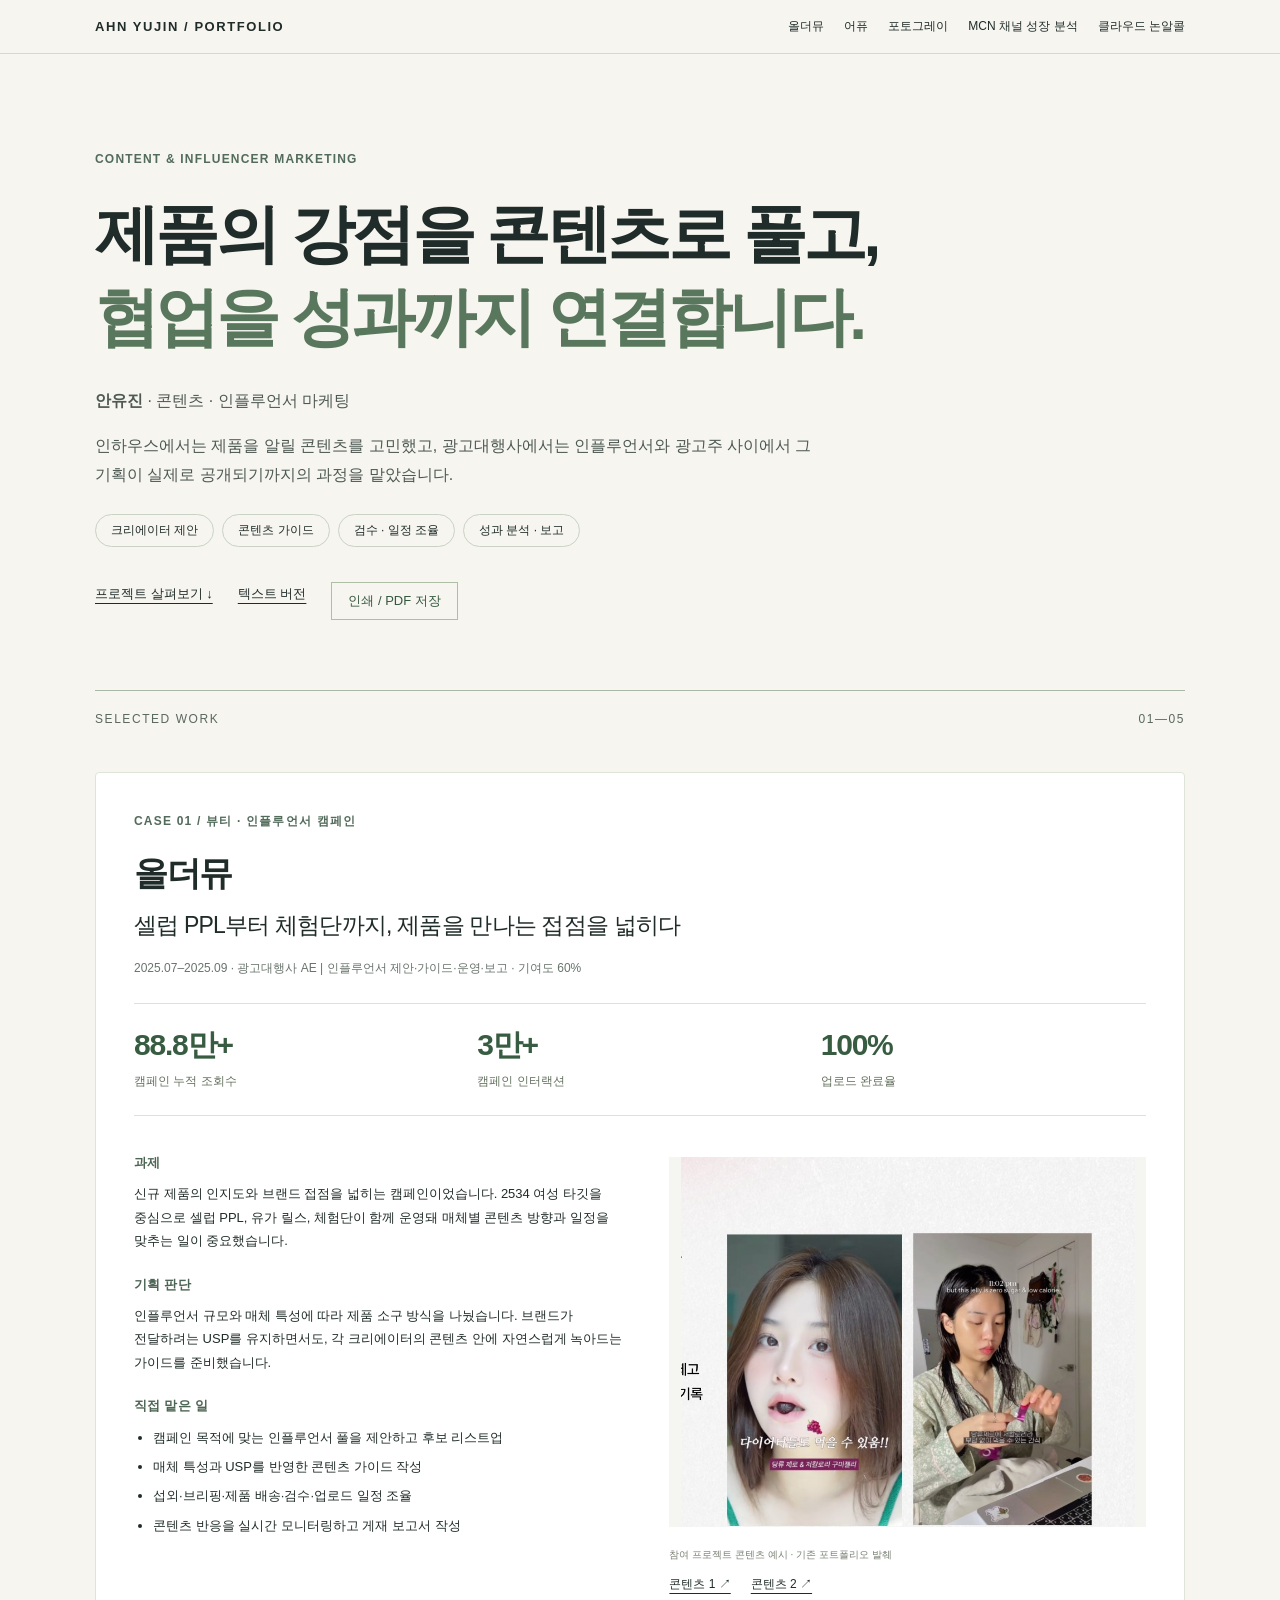
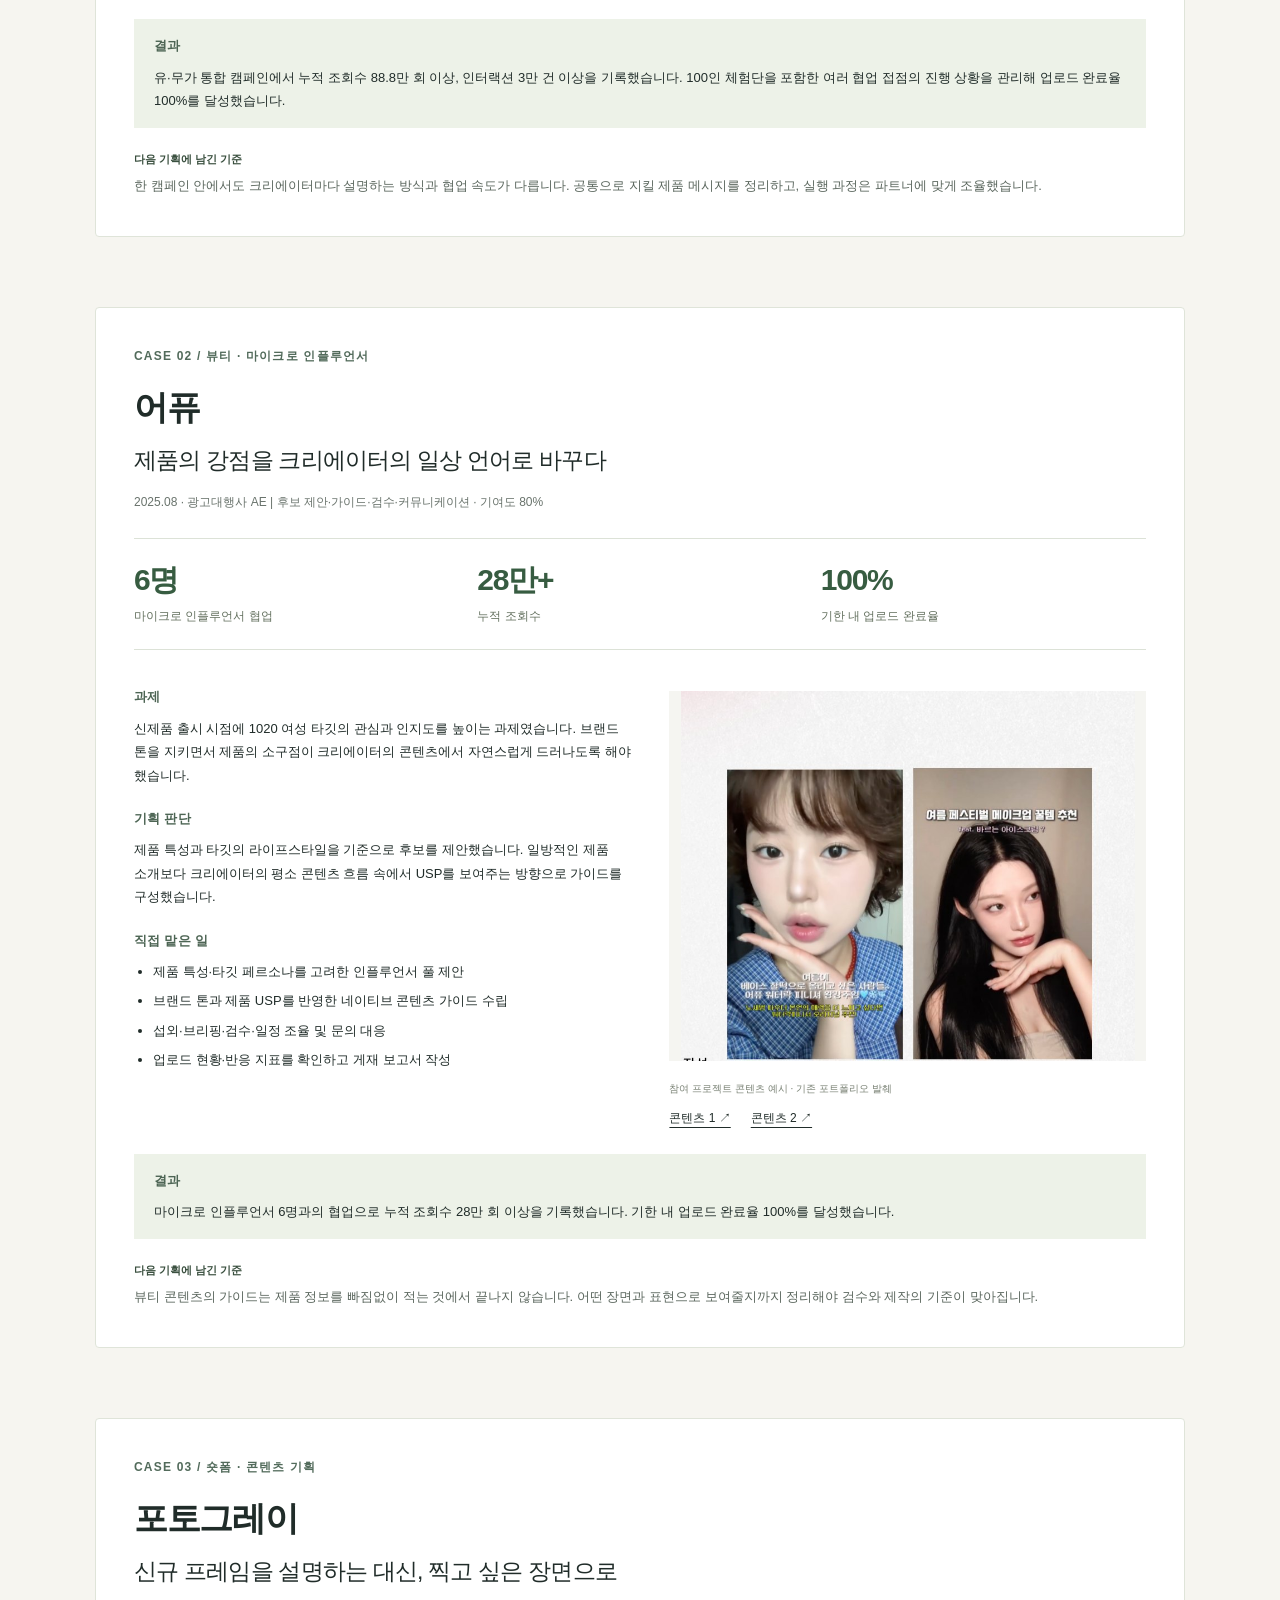
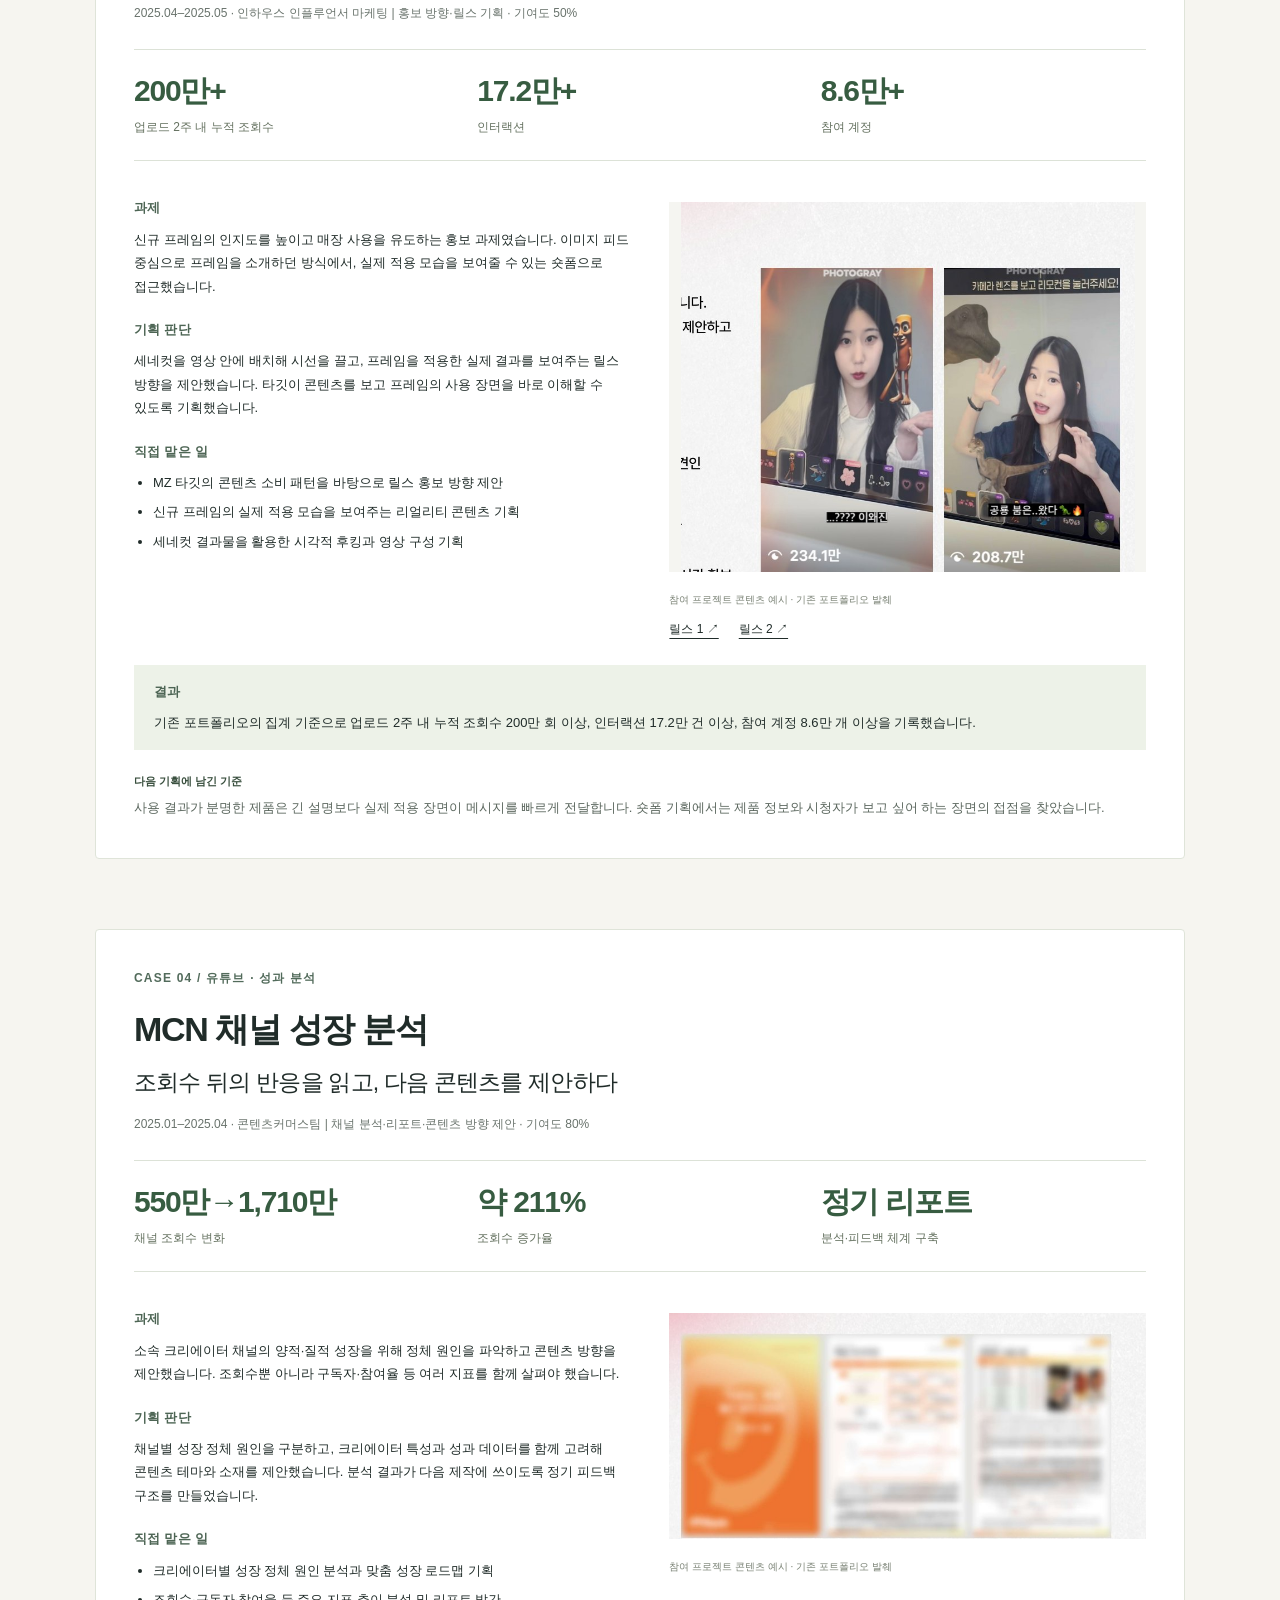
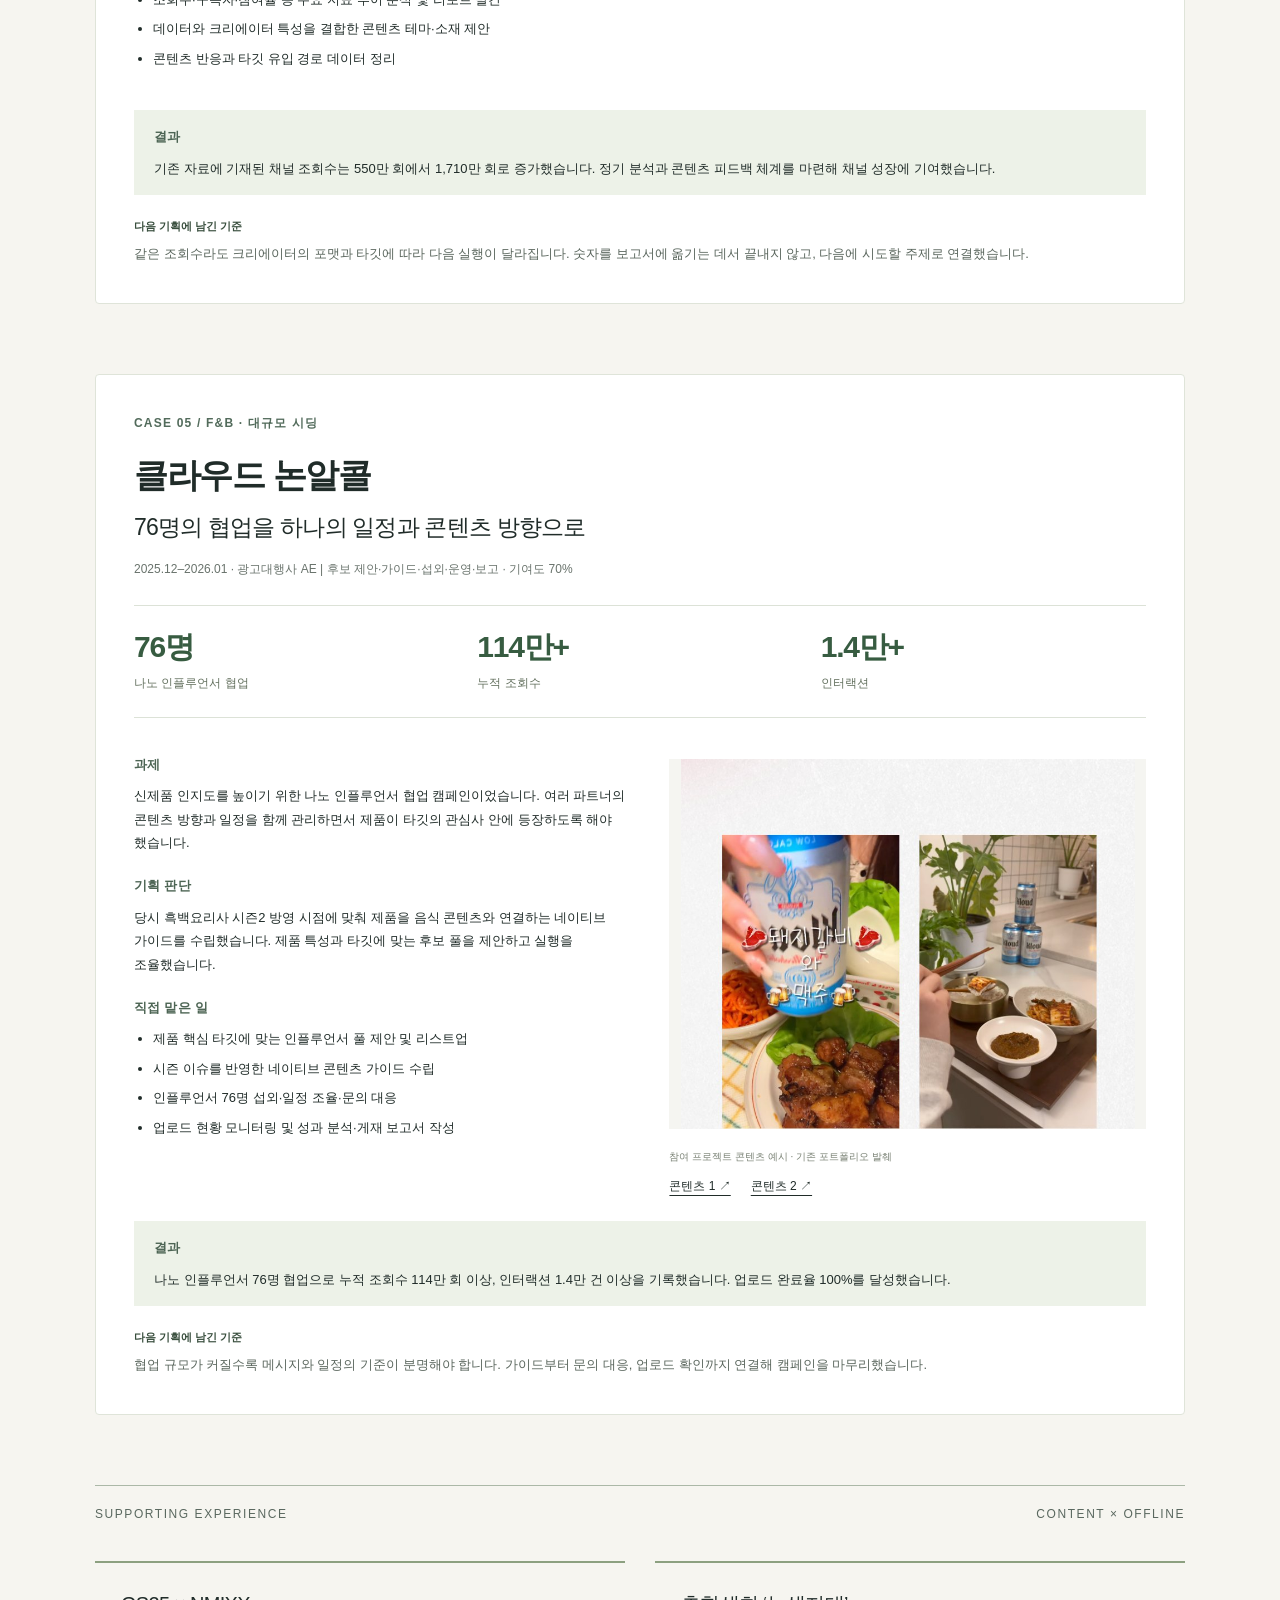
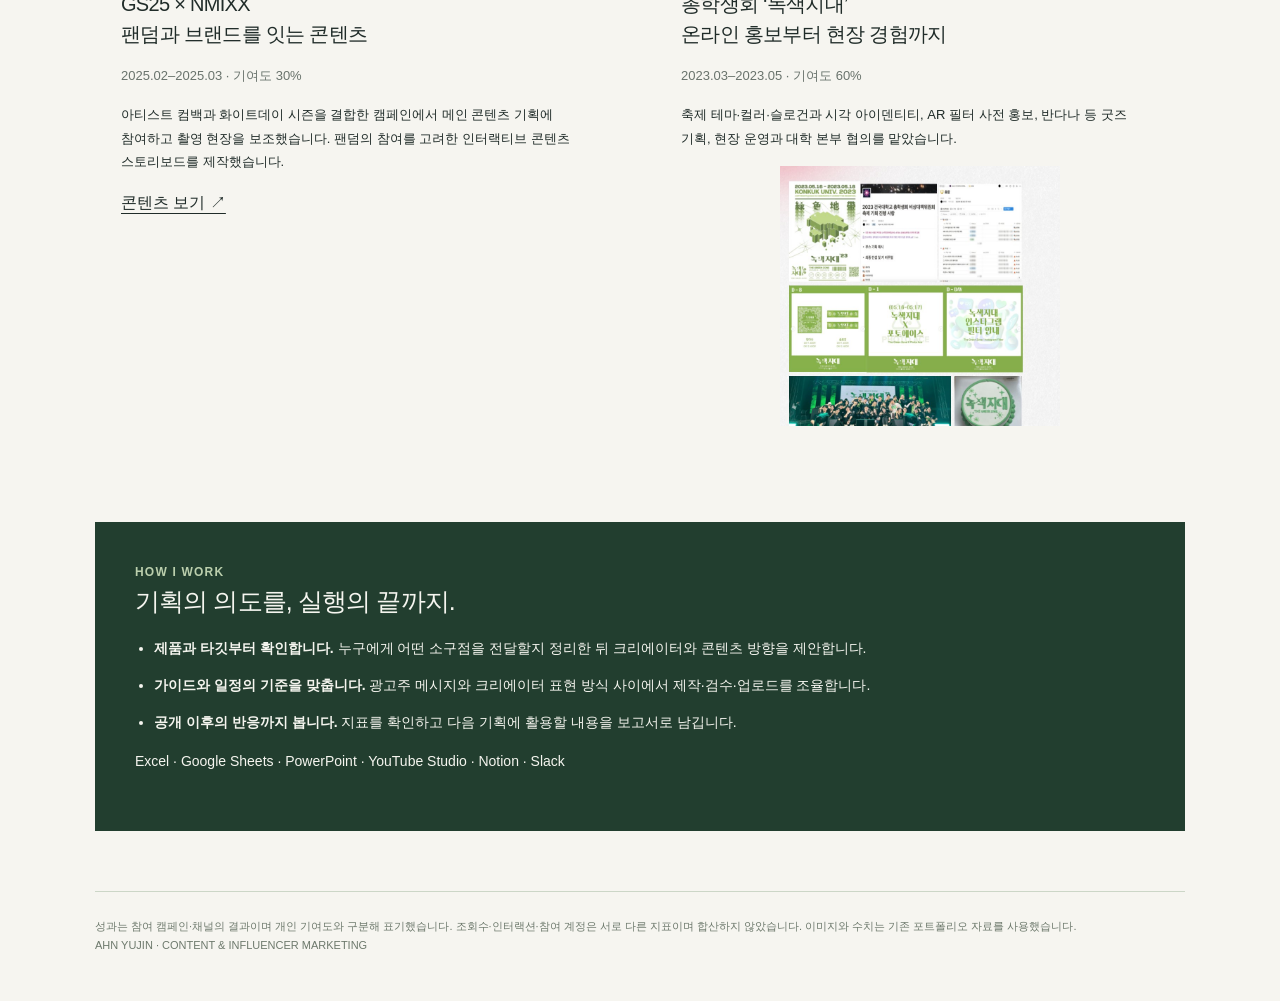
==== public/influencer/portfolio.html @ 954adb70 "Add influencer portfolio documents and project evidence; preserve existing P.CALM files" ====
<!doctype html><html lang="ko"><head><meta charset="utf-8"><meta name="viewport" content="width=device-width,initial-scale=1"><title>안유진 | 콘텐츠 · 인플루언서 마케팅 포트폴리오</title><meta name="description" content="뷰티 인플루언서 캠페인, 숏폼 기획, MCN 분석과 대규모 시딩 운영 경험을 담은 안유진의 포트폴리오"><style>*{box-sizing:border-box}html{scroll-behavior:smooth;scroll-padding-top:80px}body{margin:0;background:#f6f5f0;color:#202c29;font-family:"Noto Sans KR","Apple SD Gothic Neo","Malgun Gothic",sans-serif;line-height:1.8;word-break:keep-all}a{color:inherit;text-underline-offset:5px}header{position:sticky;top:0;background:#f6f5f0f2;border-bottom:1px solid #d5d9d0;z-index:2;backdrop-filter:blur(10px)}nav{max-width:1150px;margin:auto;display:flex;align-items:center;justify-content:space-between;padding:15px 30px;gap:20px}nav strong{font-size:13px;letter-spacing:.12em}nav .menu{display:flex;gap:20px;font-size:12px}nav a{text-decoration:none}main{max-width:1150px;padding:0 30px;margin:auto}.hero{padding:95px 0 70px;max-width:880px}.eyebrow{color:#526b5b;font-size:12px;font-weight:700;letter-spacing:.1em}h1{font-size:clamp(36px,5vw,64px);line-height:1.3;letter-spacing:-.055em;margin:22px 0 28px;font-weight:700}h1 em{font-style:normal;color:#59775c}h2{font-size:34px;letter-spacing:-.04em;margin:10px 0 4px}h3{font-size:23px;line-height:1.5;font-weight:500;margin:0 0 15px;letter-spacing:-.035em}h4{font-size:13px;letter-spacing:.02em;margin:20px 0 8px;color:#4d6554}p{font-size:14px;margin:0 0 16px}.hero p{font-size:16px;max-width:720px;color:#4d5952}.pills{display:flex;gap:8px;flex-wrap:wrap;margin-top:24px}.pills span{font-size:12px;border:1px solid #c9d2c4;border-radius:30px;padding:5px 15px}.quick{display:flex;gap:25px;margin-top:35px;font-size:13px}.sectionlabel{display:flex;justify-content:space-between;border-top:1px solid #abb8a7;padding:18px 0 0;font-size:12px;color:#5a685f;letter-spacing:.13em}article{margin:42px 0 70px;padding:38px;background:white;border:1px solid #dfe4d9;border-radius:4px;scroll-margin-top:10px}.meta{color:#69736c;font-size:12px}.metrics{display:grid;grid-template-columns:repeat(3,1fr);border-top:1px solid #dce2d7;border-bottom:1px solid #dce2d7;margin:24px 0 15px;padding:20px 0;gap:18px}.metrics b{display:block;font-size:30px;line-height:1.4;color:#375c41;letter-spacing:-.04em}.metrics span{font-size:12px;color:#64715f}.casegrid{display:grid;grid-template-columns:1.05fr 1fr;gap:35px}.casegrid p,.casegrid li{font-size:13px}.casegrid ul{padding-left:19px;margin-top:0}.casegrid li{margin:6px 0}figure{margin:26px 0 0;align-self:start}figure img{width:100%;height:auto;max-height:370px;object-fit:contain;background:#f5f5f1}figcaption{font-size:10px;color:#788073;margin-top:9px}.links{display:flex;gap:20px;margin-top:10px;font-size:12px}.result{padding:15px 20px;background:#edf2e8;margin-top:24px}.result h4{margin-top:0}.result p{font-size:13px;margin-bottom:0}.takeaway{font-size:13px;color:#5b675e;margin:22px 0 0}.takeaway strong{display:block;color:#384e3d;font-size:11px;margin-bottom:5px}.support{display:grid;grid-template-columns:1fr 1fr;gap:30px;margin:35px 0 60px}.support section{padding:26px;border-top:2px solid #8ca080}.support h3{font-size:20px}.support p{font-size:13px}.support img{width:100%;max-height:260px;object-fit:contain}.workstyle{background:#223e2f;color:#f5f5ef;padding:40px;margin-bottom:60px}.workstyle h3{font-size:25px}.workstyle p{font-size:14px}.workstyle ul{padding-left:19px;font-size:14px}.workstyle li{margin:12px 0}footer{border-top:1px solid #ccd6c7;padding:25px 0 45px;color:#6d796c;font-size:11px}button{font:inherit;background:none;border:1px solid #afbea6;padding:6px 16px;cursor:pointer;color:#35583d}@media(max-width:720px){main{padding:0 20px}nav{padding:12px 20px}.menu{display:none!important}.hero{padding:60px 0 45px}article{padding:24px 20px;margin:25px 0 35px}h2{font-size:28px}h3{font-size:20px}.metrics{gap:10px}.metrics b{font-size:23px}.metrics span{font-size:10px}.casegrid,.support{grid-template-columns:1fr;gap:10px}figure{margin-top:10px}.workstyle{padding:25px}.quick{gap:15px;flex-wrap:wrap}}@media print{header,.quick,.links{display:none}.hero{padding:40px 0}body{background:white}main{max-width:none;padding:0}article{break-before:page;border:0;margin:0;padding:20px 0;break-inside:avoid}.casegrid{grid-template-columns:1.05fr 1fr}h1{font-size:46px}.support,.workstyle{break-before:page}footer{font-size:10px}a{text-decoration:none}}</style></head><body><header><nav><strong>AHN YUJIN / PORTFOLIO</strong><div class="menu"><a href="#allthemu">올더뮤</a><a href="#apieu">어퓨</a><a href="#photogray">포토그레이</a><a href="#mcn">MCN 채널 성장 분석</a><a href="#cloud">클라우드 논알콜</a></div></nav></header><main><section class="hero"><div class="eyebrow">CONTENT & INFLUENCER MARKETING</div><h1>제품의 강점을 콘텐츠로 풀고,<br><em>협업을 성과까지 연결합니다.</em></h1><p><strong>안유진</strong> · 콘텐츠 · 인플루언서 마케팅</p><p>인하우스에서는 제품을 알릴 콘텐츠를 고민했고, 광고대행사에서는 인플루언서와 광고주 사이에서 그 기획이 실제로 공개되기까지의 과정을 맡았습니다.</p><div class="pills"><span>크리에이터 제안</span><span>콘텐츠 가이드</span><span>검수 · 일정 조율</span><span>성과 분석 · 보고</span></div><div class="quick"><a href="#allthemu">프로젝트 살펴보기 ↓</a><a href="portfolio.md">텍스트 버전</a><button onclick="window.print()">인쇄 / PDF 저장</button></div></section><div class="sectionlabel"><span>SELECTED WORK</span><span>01—05</span></div><article id="allthemu"><div class="eyebrow">CASE 01 / 뷰티 · 인플루언서 캠페인</div><h2>올더뮤</h2><h3>셀럽 PPL부터 체험단까지, 제품을 만나는 접점을 넓히다</h3><p class="meta">2025.07–2025.09 · 광고대행사 AE | 인플루언서 제안·가이드·운영·보고 · 기여도 60%</p><div class="metrics"><div><b>88.8만+</b><span>캠페인 누적 조회수</span></div><div><b>3만+</b><span>캠페인 인터랙션</span></div><div><b>100%</b><span>업로드 완료율</span></div></div><div class="casegrid"><div><h4>과제</h4><p>신규 제품의 인지도와 브랜드 접점을 넓히는 캠페인이었습니다. 2534 여성 타깃을 중심으로 셀럽 PPL, 유가 릴스, 체험단이 함께 운영돼 매체별 콘텐츠 방향과 일정을 맞추는 일이 중요했습니다.</p><h4>기획 판단</h4><p>인플루언서 규모와 매체 특성에 따라 제품 소구 방식을 나눴습니다. 브랜드가 전달하려는 USP를 유지하면서도, 각 크리에이터의 콘텐츠 안에 자연스럽게 녹아드는 가이드를 준비했습니다.</p><h4>직접 맡은 일</h4><ul><li>캠페인 목적에 맞는 인플루언서 풀을 제안하고 후보 리스트업</li><li>매체 특성과 USP를 반영한 콘텐츠 가이드 작성</li><li>섭외·브리핑·제품 배송·검수·업로드 일정 조율</li><li>콘텐츠 반응을 실시간 모니터링하고 게재 보고서 작성</li></ul></div><figure><img src="assets/allthemu.jpg" alt="올더뮤 기존 포트폴리오의 콘텐츠 예시" loading="lazy"><figcaption>참여 프로젝트 콘텐츠 예시 · 기존 포트폴리오 발췌</figcaption><div class="links"><a href="https://www.instagram.com/p/DNnR8SSJaKD/" target="_blank" rel="noopener noreferrer">콘텐츠 1 ↗</a><a href="https://www.instagram.com/reel/DNsfsmjZra-/" target="_blank" rel="noopener noreferrer">콘텐츠 2 ↗</a></div></figure></div><div class="result"><h4>결과</h4><p>유·무가 통합 캠페인에서 누적 조회수 88.8만 회 이상, 인터랙션 3만 건 이상을 기록했습니다. 100인 체험단을 포함한 여러 협업 접점의 진행 상황을 관리해 업로드 완료율 100%를 달성했습니다.</p></div><p class="takeaway"><strong>다음 기획에 남긴 기준</strong>한 캠페인 안에서도 크리에이터마다 설명하는 방식과 협업 속도가 다릅니다. 공통으로 지킬 제품 메시지를 정리하고, 실행 과정은 파트너에 맞게 조율했습니다.</p></article><article id="apieu"><div class="eyebrow">CASE 02 / 뷰티 · 마이크로 인플루언서</div><h2>어퓨</h2><h3>제품의 강점을 크리에이터의 일상 언어로 바꾸다</h3><p class="meta">2025.08 · 광고대행사 AE | 후보 제안·가이드·검수·커뮤니케이션 · 기여도 80%</p><div class="metrics"><div><b>6명</b><span>마이크로 인플루언서 협업</span></div><div><b>28만+</b><span>누적 조회수</span></div><div><b>100%</b><span>기한 내 업로드 완료율</span></div></div><div class="casegrid"><div><h4>과제</h4><p>신제품 출시 시점에 1020 여성 타깃의 관심과 인지도를 높이는 과제였습니다. 브랜드 톤을 지키면서 제품의 소구점이 크리에이터의 콘텐츠에서 자연스럽게 드러나도록 해야 했습니다.</p><h4>기획 판단</h4><p>제품 특성과 타깃의 라이프스타일을 기준으로 후보를 제안했습니다. 일방적인 제품 소개보다 크리에이터의 평소 콘텐츠 흐름 속에서 USP를 보여주는 방향으로 가이드를 구성했습니다.</p><h4>직접 맡은 일</h4><ul><li>제품 특성·타깃 페르소나를 고려한 인플루언서 풀 제안</li><li>브랜드 톤과 제품 USP를 반영한 네이티브 콘텐츠 가이드 수립</li><li>섭외·브리핑·검수·일정 조율 및 문의 대응</li><li>업로드 현황·반응 지표를 확인하고 게재 보고서 작성</li></ul></div><figure><img src="assets/apieu.jpg" alt="어퓨 기존 포트폴리오의 콘텐츠 예시" loading="lazy"><figcaption>참여 프로젝트 콘텐츠 예시 · 기존 포트폴리오 발췌</figcaption><div class="links"><a href="https://www.instagram.com/p/DNarUnRvHpv/" target="_blank" rel="noopener noreferrer">콘텐츠 1 ↗</a><a href="https://www.instagram.com/reel/DNVeMshzfoN/" target="_blank" rel="noopener noreferrer">콘텐츠 2 ↗</a></div></figure></div><div class="result"><h4>결과</h4><p>마이크로 인플루언서 6명과의 협업으로 누적 조회수 28만 회 이상을 기록했습니다. 기한 내 업로드 완료율 100%를 달성했습니다.</p></div><p class="takeaway"><strong>다음 기획에 남긴 기준</strong>뷰티 콘텐츠의 가이드는 제품 정보를 빠짐없이 적는 것에서 끝나지 않습니다. 어떤 장면과 표현으로 보여줄지까지 정리해야 검수와 제작의 기준이 맞아집니다.</p></article><article id="photogray"><div class="eyebrow">CASE 03 / 숏폼 · 콘텐츠 기획</div><h2>포토그레이</h2><h3>신규 프레임을 설명하는 대신, 찍고 싶은 장면으로</h3><p class="meta">2025.04–2025.05 · 인하우스 인플루언서 마케팅 | 홍보 방향·릴스 기획 · 기여도 50%</p><div class="metrics"><div><b>200만+</b><span>업로드 2주 내 누적 조회수</span></div><div><b>17.2만+</b><span>인터랙션</span></div><div><b>8.6만+</b><span>참여 계정</span></div></div><div class="casegrid"><div><h4>과제</h4><p>신규 프레임의 인지도를 높이고 매장 사용을 유도하는 홍보 과제였습니다. 이미지 피드 중심으로 프레임을 소개하던 방식에서, 실제 적용 모습을 보여줄 수 있는 숏폼으로 접근했습니다.</p><h4>기획 판단</h4><p>세네컷을 영상 안에 배치해 시선을 끌고, 프레임을 적용한 실제 결과를 보여주는 릴스 방향을 제안했습니다. 타깃이 콘텐츠를 보고 프레임의 사용 장면을 바로 이해할 수 있도록 기획했습니다.</p><h4>직접 맡은 일</h4><ul><li>MZ 타깃의 콘텐츠 소비 패턴을 바탕으로 릴스 홍보 방향 제안</li><li>신규 프레임의 실제 적용 모습을 보여주는 리얼리티 콘텐츠 기획</li><li>세네컷 결과물을 활용한 시각적 후킹과 영상 구성 기획</li></ul></div><figure><img src="assets/photogray.jpg" alt="포토그레이 기존 포트폴리오의 콘텐츠 예시" loading="lazy"><figcaption>참여 프로젝트 콘텐츠 예시 · 기존 포트폴리오 발췌</figcaption><div class="links"><a href="https://www.instagram.com/reel/DI3X_psyEa1/" target="_blank" rel="noopener noreferrer">릴스 1 ↗</a><a href="https://www.instagram.com/reel/DJn_NwiSLoM/" target="_blank" rel="noopener noreferrer">릴스 2 ↗</a></div></figure></div><div class="result"><h4>결과</h4><p>기존 포트폴리오의 집계 기준으로 업로드 2주 내 누적 조회수 200만 회 이상, 인터랙션 17.2만 건 이상, 참여 계정 8.6만 개 이상을 기록했습니다.</p></div><p class="takeaway"><strong>다음 기획에 남긴 기준</strong>사용 결과가 분명한 제품은 긴 설명보다 실제 적용 장면이 메시지를 빠르게 전달합니다. 숏폼 기획에서는 제품 정보와 시청자가 보고 싶어 하는 장면의 접점을 찾았습니다.</p></article><article id="mcn"><div class="eyebrow">CASE 04 / 유튜브 · 성과 분석</div><h2>MCN 채널 성장 분석</h2><h3>조회수 뒤의 반응을 읽고, 다음 콘텐츠를 제안하다</h3><p class="meta">2025.01–2025.04 · 콘텐츠커머스팀 | 채널 분석·리포트·콘텐츠 방향 제안 · 기여도 80%</p><div class="metrics"><div><b>550만→1,710만</b><span>채널 조회수 변화</span></div><div><b>약 211%</b><span>조회수 증가율</span></div><div><b>정기 리포트</b><span>분석·피드백 체계 구축</span></div></div><div class="casegrid"><div><h4>과제</h4><p>소속 크리에이터 채널의 양적·질적 성장을 위해 정체 원인을 파악하고 콘텐츠 방향을 제안했습니다. 조회수뿐 아니라 구독자·참여율 등 여러 지표를 함께 살펴야 했습니다.</p><h4>기획 판단</h4><p>채널별 성장 정체 원인을 구분하고, 크리에이터 특성과 성과 데이터를 함께 고려해 콘텐츠 테마와 소재를 제안했습니다. 분석 결과가 다음 제작에 쓰이도록 정기 피드백 구조를 만들었습니다.</p><h4>직접 맡은 일</h4><ul><li>크리에이터별 성장 정체 원인 분석과 맞춤 성장 로드맵 기획</li><li>조회수·구독자·참여율 등 주요 지표 추이 분석 및 리포트 발간</li><li>데이터와 크리에이터 특성을 결합한 콘텐츠 테마·소재 제안</li><li>콘텐츠 반응과 타깃 유입 경로 데이터 정리</li></ul></div><figure><img src="assets/mcn.jpg" alt="MCN 채널 성장 분석 기존 포트폴리오의 콘텐츠 예시" loading="lazy"><figcaption>참여 프로젝트 콘텐츠 예시 · 기존 포트폴리오 발췌</figcaption><div class="links"></div></figure></div><div class="result"><h4>결과</h4><p>기존 자료에 기재된 채널 조회수는 550만 회에서 1,710만 회로 증가했습니다. 정기 분석과 콘텐츠 피드백 체계를 마련해 채널 성장에 기여했습니다.</p></div><p class="takeaway"><strong>다음 기획에 남긴 기준</strong>같은 조회수라도 크리에이터의 포맷과 타깃에 따라 다음 실행이 달라집니다. 숫자를 보고서에 옮기는 데서 끝내지 않고, 다음에 시도할 주제로 연결했습니다.</p></article><article id="cloud"><div class="eyebrow">CASE 05 / F&amp;B · 대규모 시딩</div><h2>클라우드 논알콜</h2><h3>76명의 협업을 하나의 일정과 콘텐츠 방향으로</h3><p class="meta">2025.12–2026.01 · 광고대행사 AE | 후보 제안·가이드·섭외·운영·보고 · 기여도 70%</p><div class="metrics"><div><b>76명</b><span>나노 인플루언서 협업</span></div><div><b>114만+</b><span>누적 조회수</span></div><div><b>1.4만+</b><span>인터랙션</span></div></div><div class="casegrid"><div><h4>과제</h4><p>신제품 인지도를 높이기 위한 나노 인플루언서 협업 캠페인이었습니다. 여러 파트너의 콘텐츠 방향과 일정을 함께 관리하면서 제품이 타깃의 관심사 안에 등장하도록 해야 했습니다.</p><h4>기획 판단</h4><p>당시 흑백요리사 시즌2 방영 시점에 맞춰 제품을 음식 콘텐츠와 연결하는 네이티브 가이드를 수립했습니다. 제품 특성과 타깃에 맞는 후보 풀을 제안하고 실행을 조율했습니다.</p><h4>직접 맡은 일</h4><ul><li>제품 핵심 타깃에 맞는 인플루언서 풀 제안 및 리스트업</li><li>시즌 이슈를 반영한 네이티브 콘텐츠 가이드 수립</li><li>인플루언서 76명 섭외·일정 조율·문의 대응</li><li>업로드 현황 모니터링 및 성과 분석·게재 보고서 작성</li></ul></div><figure><img src="assets/cloud.jpg" alt="클라우드 논알콜 기존 포트폴리오의 콘텐츠 예시" loading="lazy"><figcaption>참여 프로젝트 콘텐츠 예시 · 기존 포트폴리오 발췌</figcaption><div class="links"><a href="https://www.instagram.com/p/DTqEhmwk3T1/" target="_blank" rel="noopener noreferrer">콘텐츠 1 ↗</a><a href="https://www.instagram.com/p/DTChdWeAUct/" target="_blank" rel="noopener noreferrer">콘텐츠 2 ↗</a></div></figure></div><div class="result"><h4>결과</h4><p>나노 인플루언서 76명 협업으로 누적 조회수 114만 회 이상, 인터랙션 1.4만 건 이상을 기록했습니다. 업로드 완료율 100%를 달성했습니다.</p></div><p class="takeaway"><strong>다음 기획에 남긴 기준</strong>협업 규모가 커질수록 메시지와 일정의 기준이 분명해야 합니다. 가이드부터 문의 대응, 업로드 확인까지 연결해 캠페인을 마무리했습니다.</p></article><div class="sectionlabel"><span>SUPPORTING EXPERIENCE</span><span>CONTENT × OFFLINE</span></div><div class="support"><section><h3>GS25 × NMIXX<br>팬덤과 브랜드를 잇는 콘텐츠</h3><p class="meta">2025.02–2025.03 · 기여도 30%</p><p>아티스트 컴백과 화이트데이 시즌을 결합한 캠페인에서 메인 콘텐츠 기획에 참여하고 촬영 현장을 보조했습니다. 팬덤의 참여를 고려한 인터랙티브 콘텐츠 스토리보드를 제작했습니다.</p><a href="https://www.instagram.com/reel/DGnFblPJbDF/">콘텐츠 보기 ↗</a></section><section><h3>총학생회 ‘녹색지대’<br>온라인 홍보부터 현장 경험까지</h3><p class="meta">2023.03–2023.05 · 기여도 60%</p><p>축제 테마·컬러·슬로건과 시각 아이덴티티, AR 필터 사전 홍보, 반다나 등 굿즈 기획, 현장 운영과 대학 본부 협의를 맡았습니다.</p><img src="assets/festival.jpg" alt="총학생회 녹색지대 홍보와 현장 자료" loading="lazy"></section></div><section class="workstyle"><div class="eyebrow" style="color:#bbcfad">HOW I WORK</div><h3>기획의 의도를, 실행의 끝까지.</h3><ul><li><strong>제품과 타깃부터 확인합니다.</strong> 누구에게 어떤 소구점을 전달할지 정리한 뒤 크리에이터와 콘텐츠 방향을 제안합니다.</li><li><strong>가이드와 일정의 기준을 맞춥니다.</strong> 광고주 메시지와 크리에이터 표현 방식 사이에서 제작·검수·업로드를 조율합니다.</li><li><strong>공개 이후의 반응까지 봅니다.</strong> 지표를 확인하고 다음 기획에 활용할 내용을 보고서로 남깁니다.</li></ul><p>Excel · Google Sheets · PowerPoint · YouTube Studio · Notion · Slack</p></section><footer>성과는 참여 캠페인·채널의 결과이며 개인 기여도와 구분해 표기했습니다. 조회수·인터랙션·참여 계정은 서로 다른 지표이며 합산하지 않았습니다. 이미지와 수치는 기존 포트폴리오 자료를 사용했습니다.<br>AHN YUJIN · CONTENT & INFLUENCER MARKETING</footer></main></body></html>
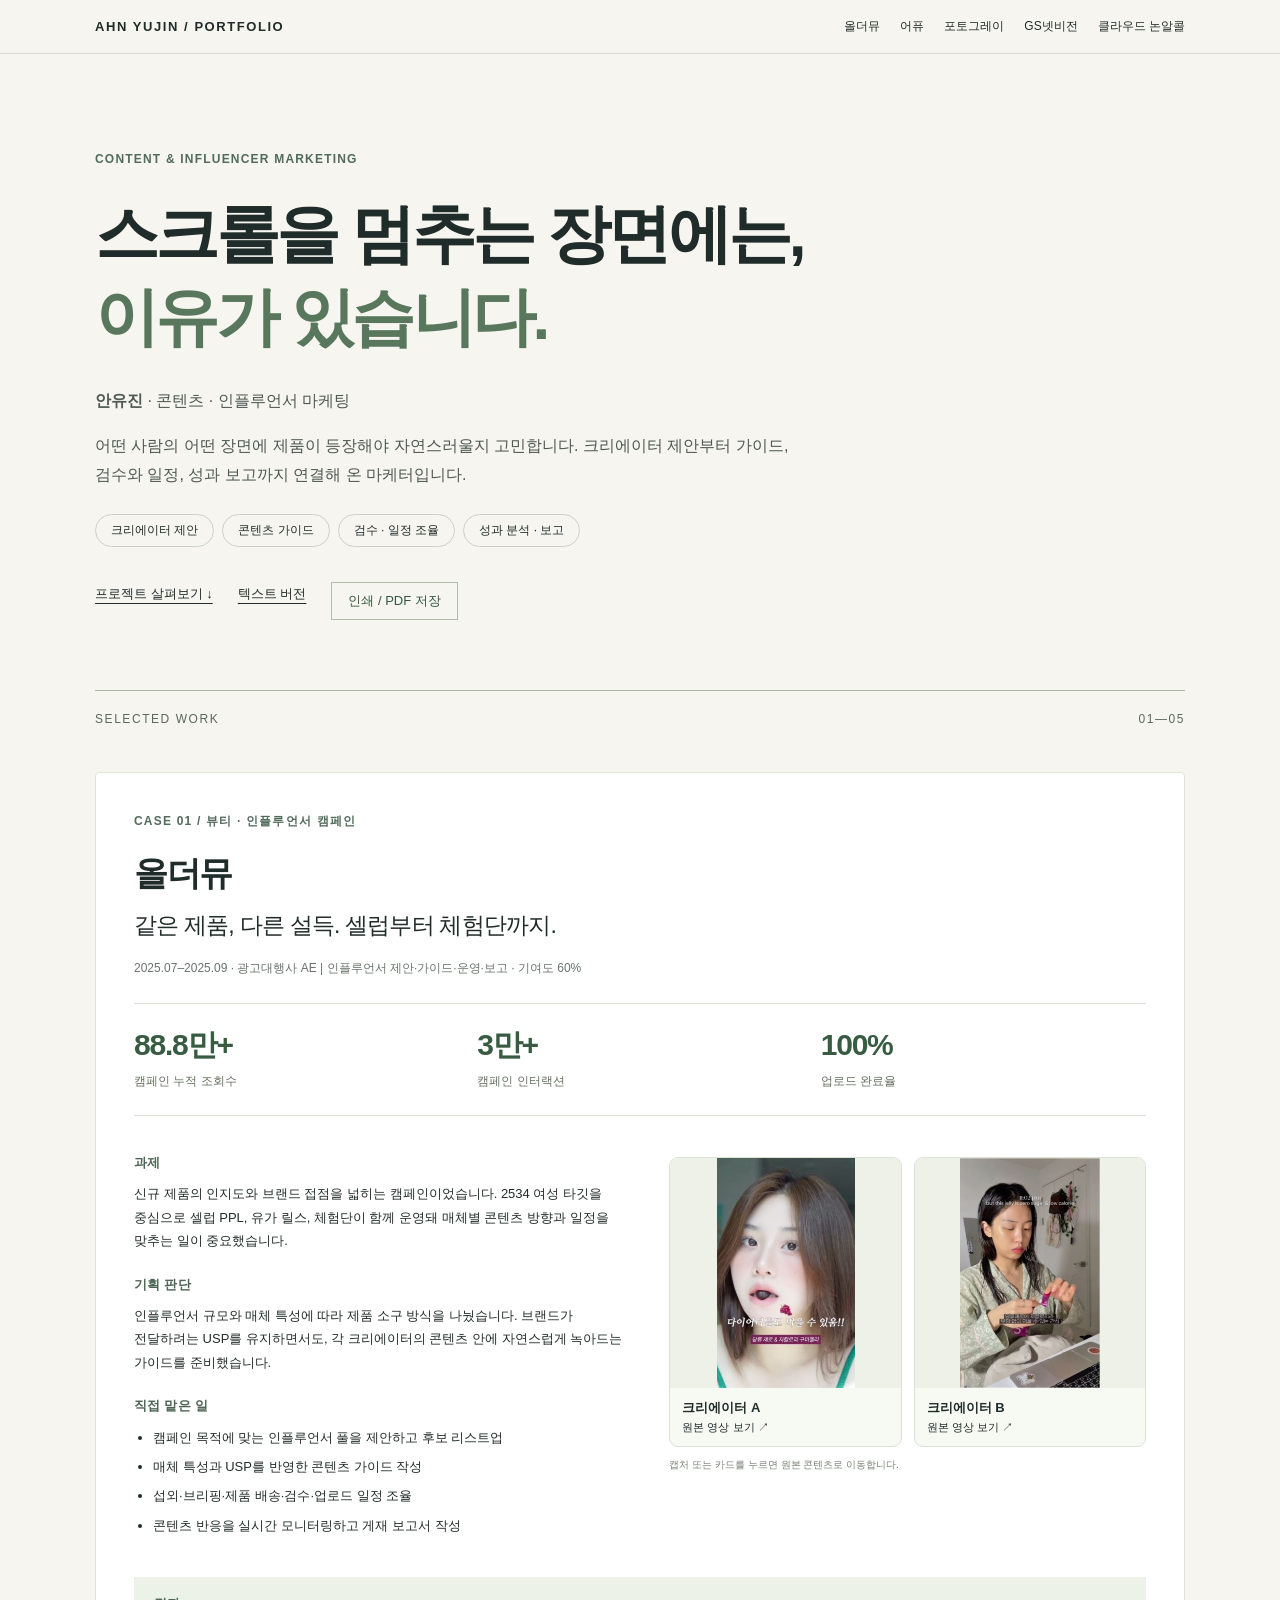
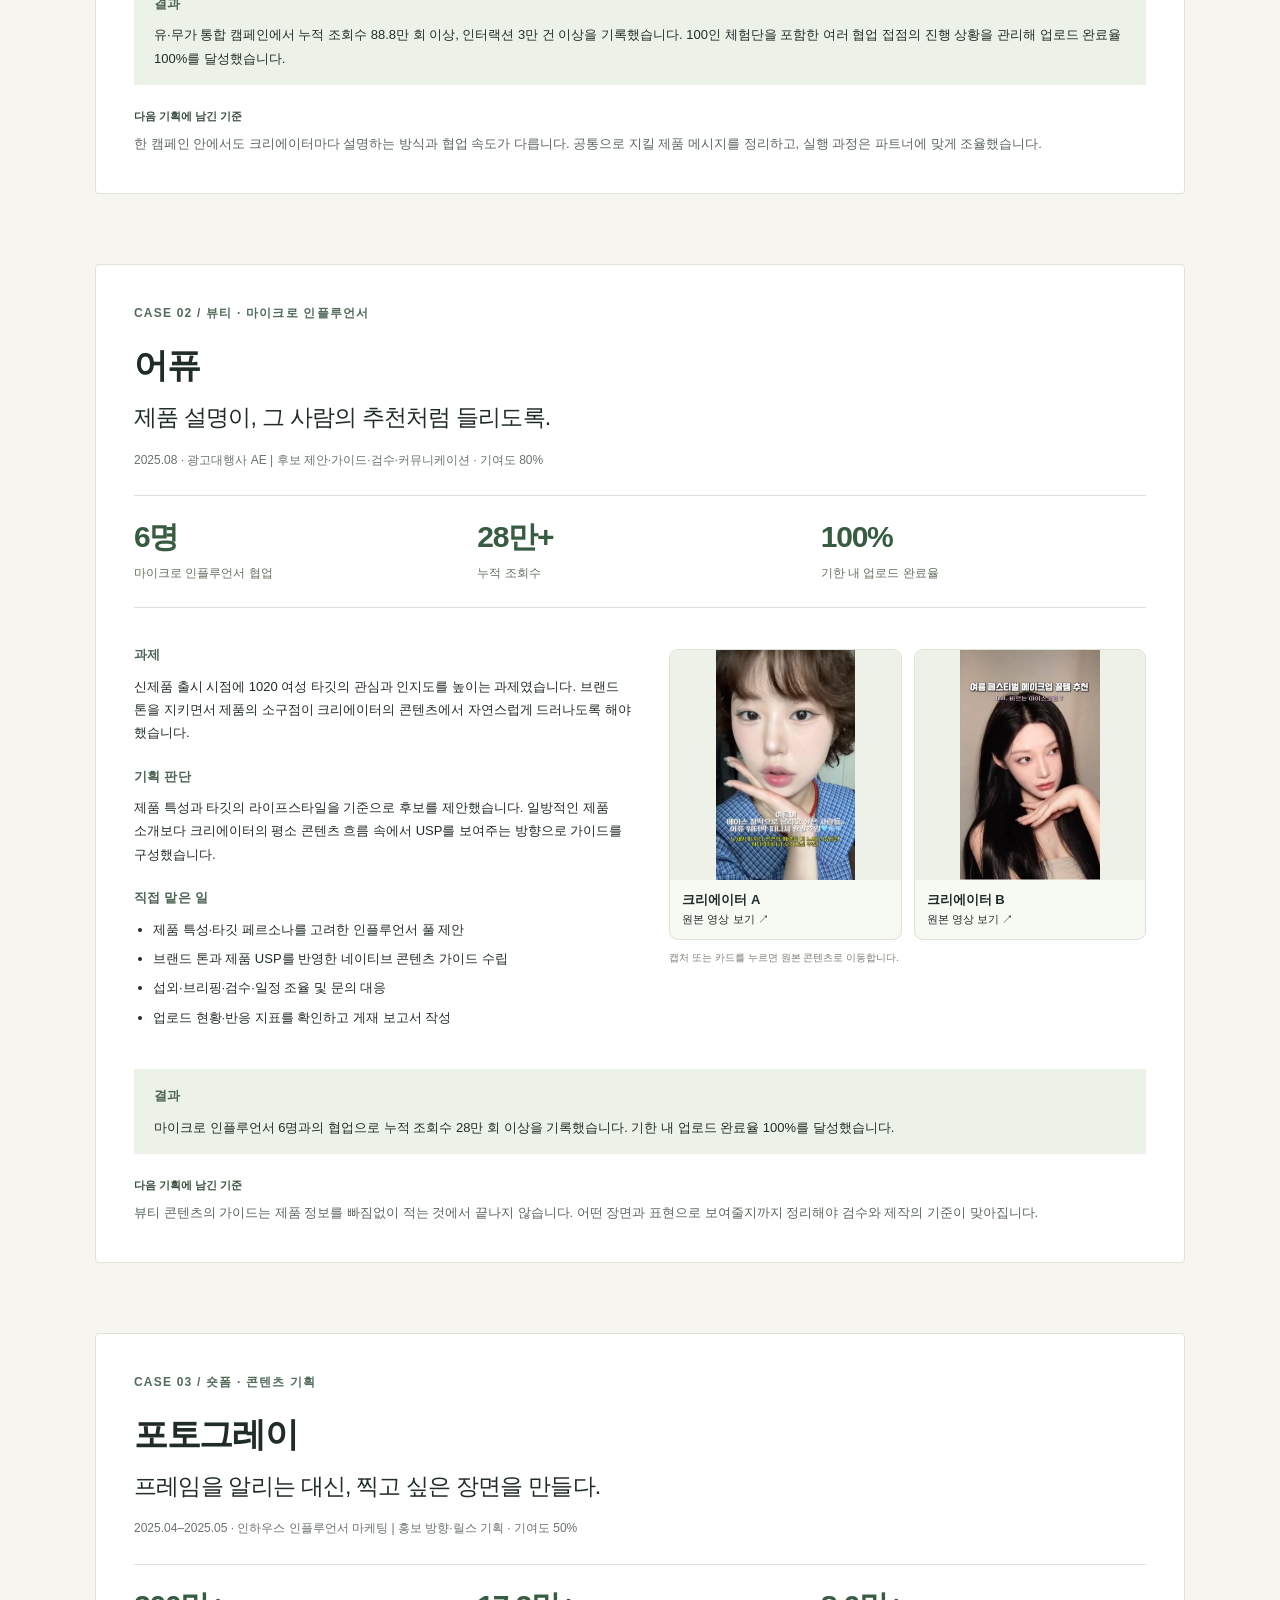
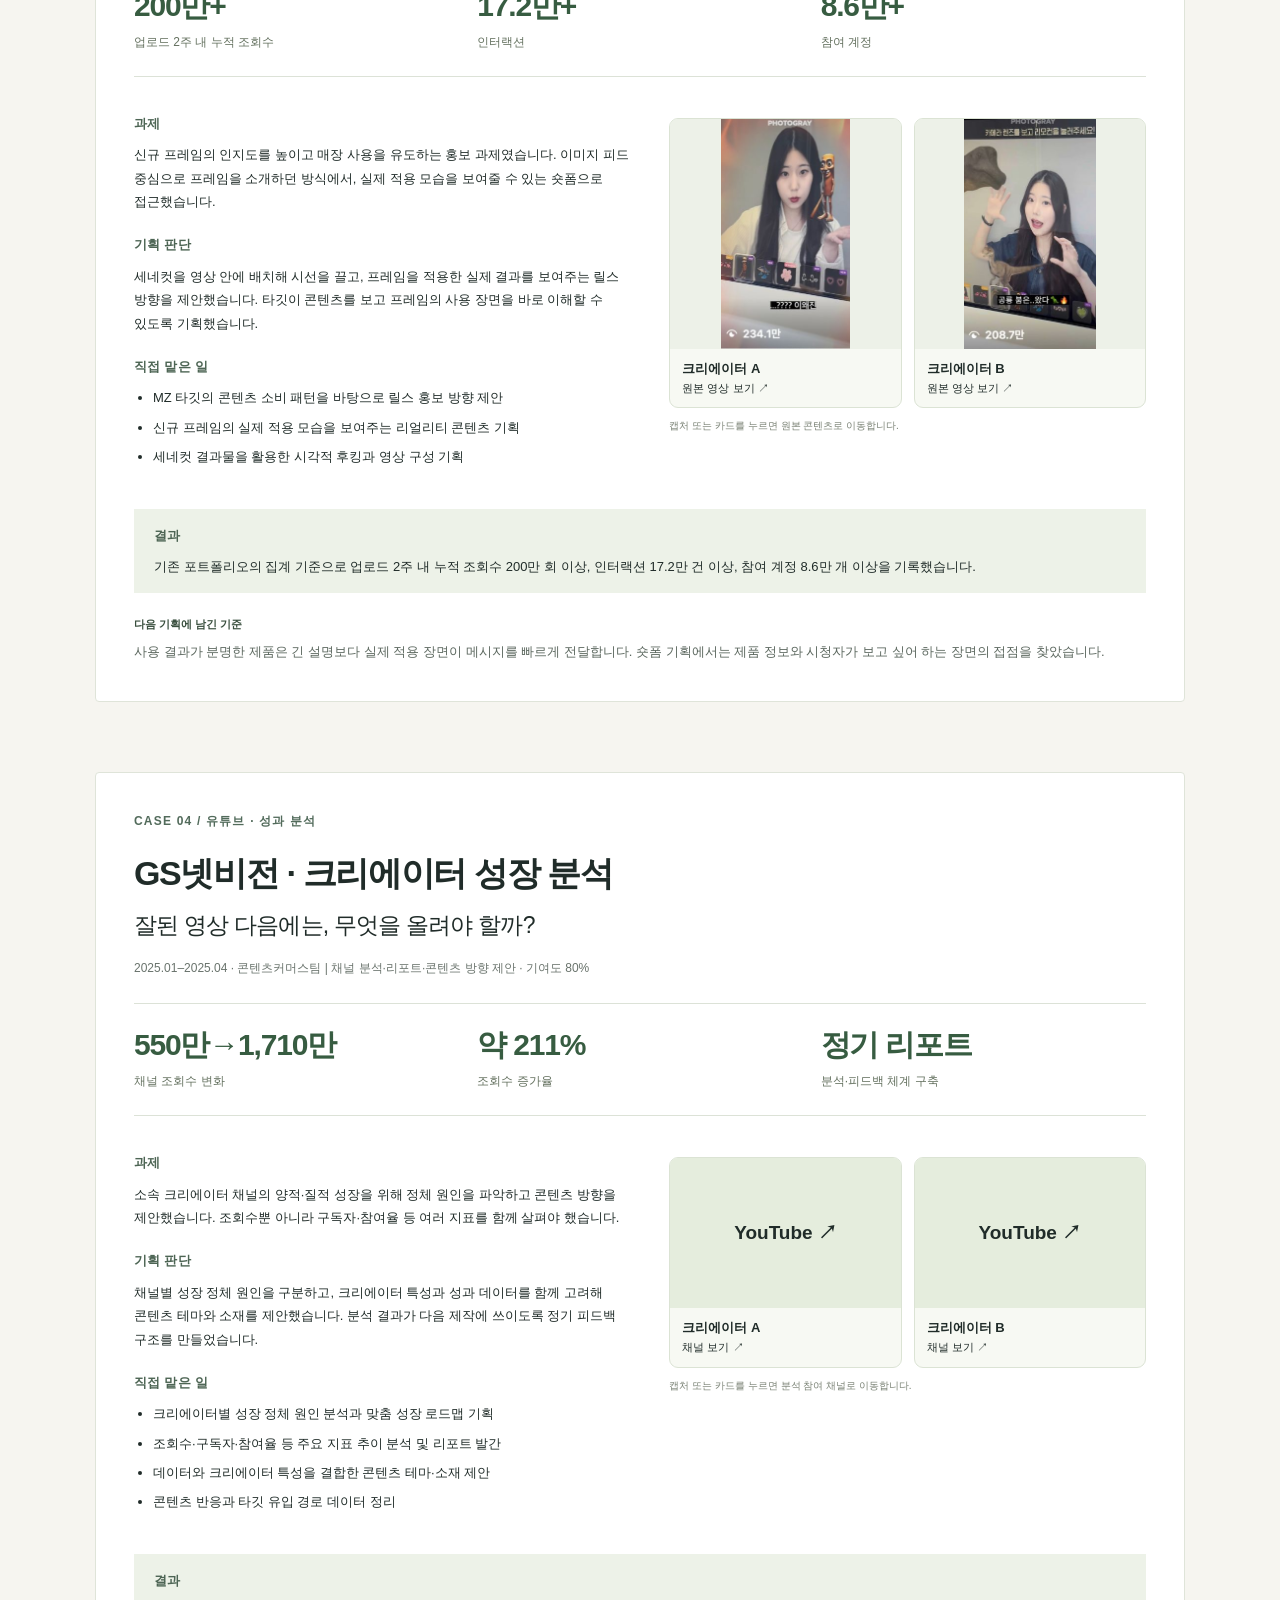
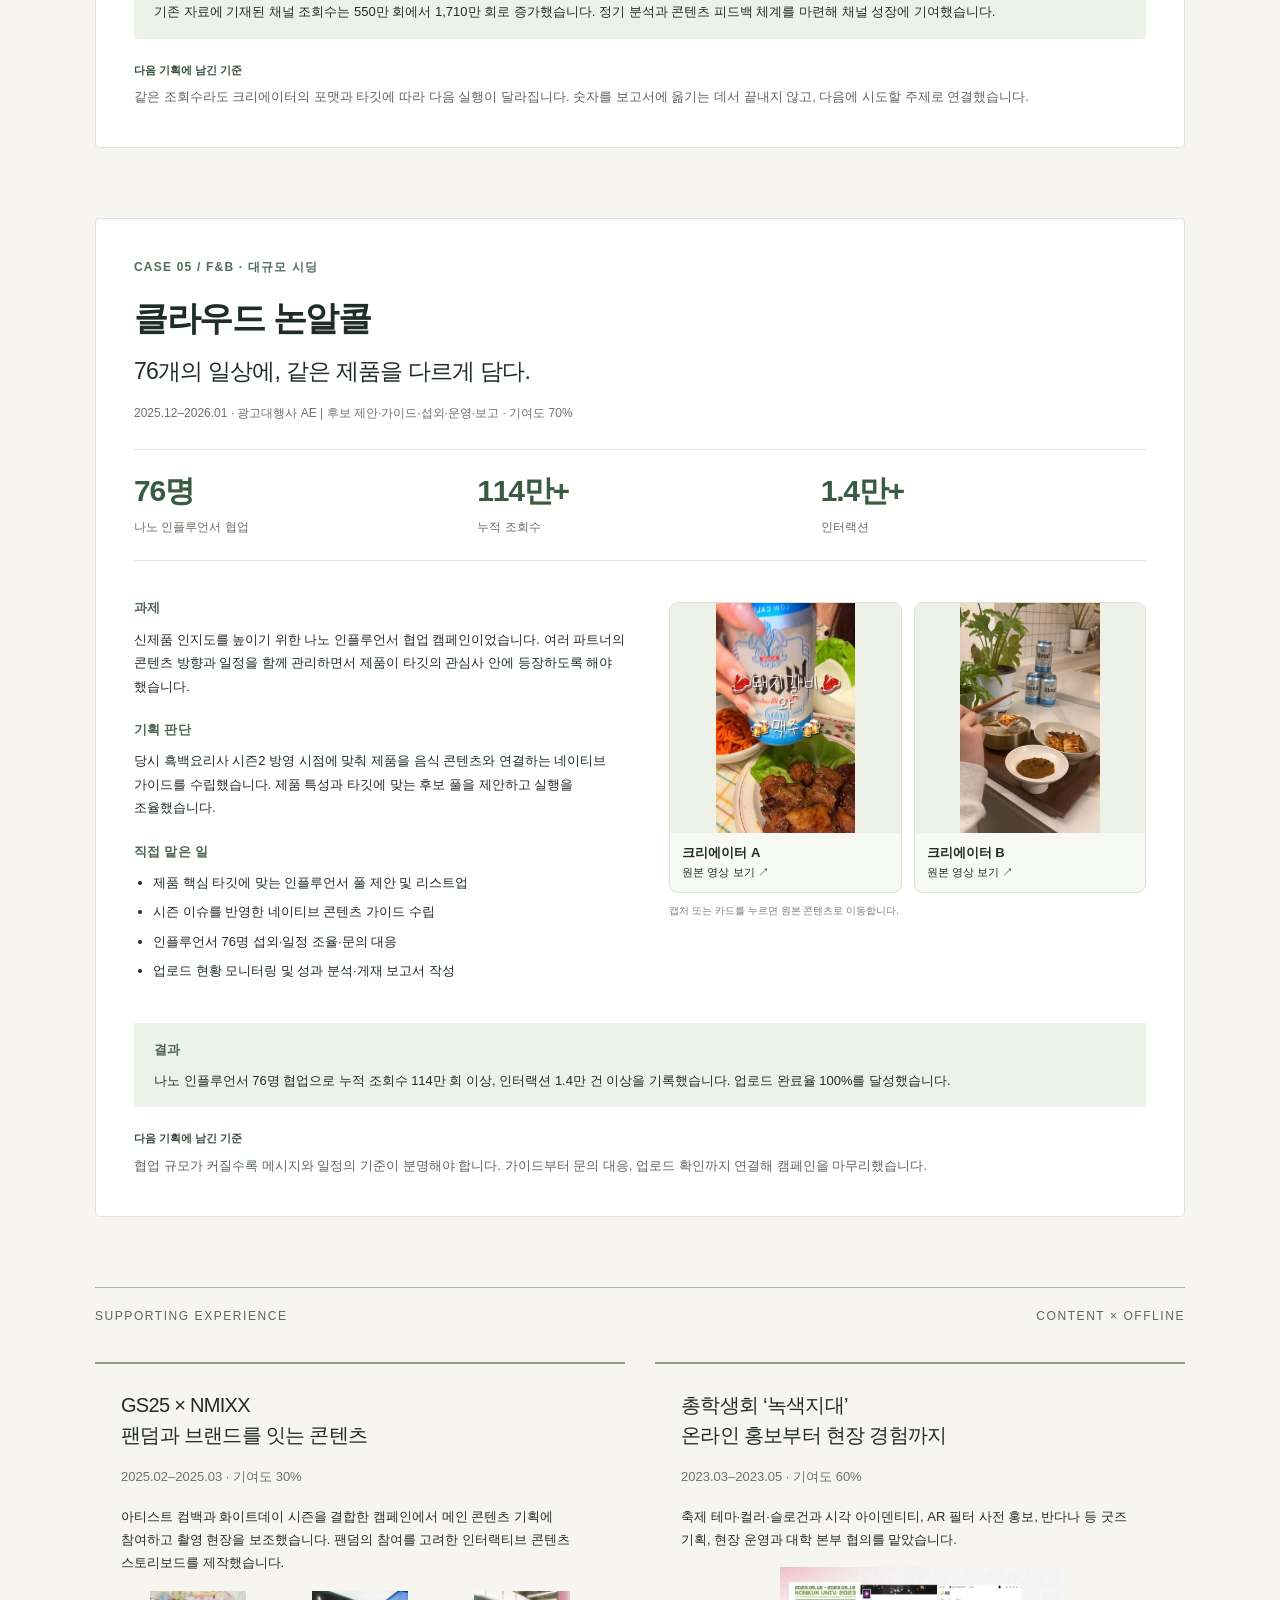
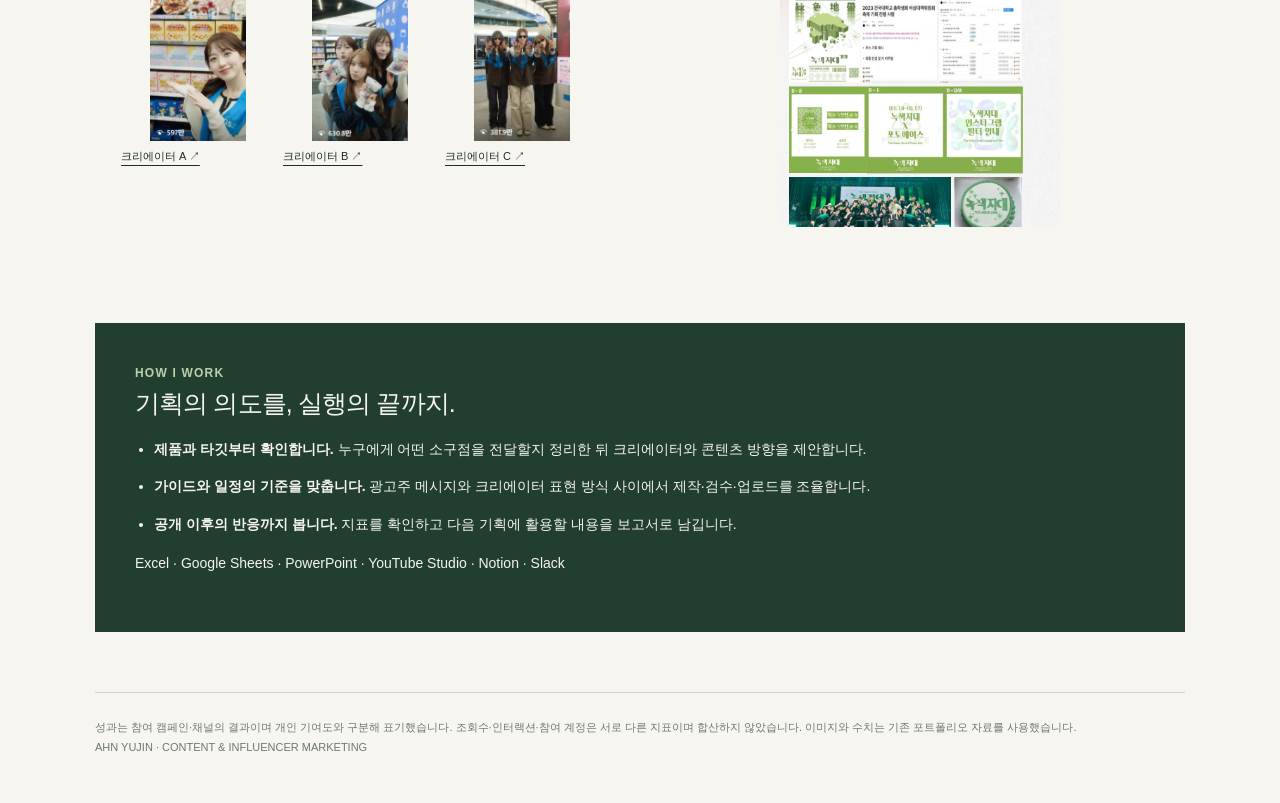
==== commit 7d83e86f: "Add individually linked creator screenshots, channel cards and refined portfolio copy" ====
--- a/public/influencer/portfolio.html
+++ b/public/influencer/portfolio.html
@@ -1 +1 @@
-<!doctype html><html lang="ko"><head><meta charset="utf-8"><meta name="viewport" content="width=device-width,initial-scale=1"><title>안유진 | 콘텐츠 · 인플루언서 마케팅 포트폴리오</title><meta name="description" content="뷰티 인플루언서 캠페인, 숏폼 기획, MCN 분석과 대규모 시딩 운영 경험을 담은 안유진의 포트폴리오"><style>*{box-sizing:border-box}html{scroll-behavior:smooth;scroll-padding-top:80px}body{margin:0;background:#f6f5f0;color:#202c29;font-family:"Noto Sans KR","Apple SD Gothic Neo","Malgun Gothic",sans-serif;line-height:1.8;word-break:keep-all}a{color:inherit;text-underline-offset:5px}header{position:sticky;top:0;background:#f6f5f0f2;border-bottom:1px solid #d5d9d0;z-index:2;backdrop-filter:blur(10px)}nav{max-width:1150px;margin:auto;display:flex;align-items:center;justify-content:space-between;padding:15px 30px;gap:20px}nav strong{font-size:13px;letter-spacing:.12em}nav .menu{display:flex;gap:20px;font-size:12px}nav a{text-decoration:none}main{max-width:1150px;padding:0 30px;margin:auto}.hero{padding:95px 0 70px;max-width:880px}.eyebrow{color:#526b5b;font-size:12px;font-weight:700;letter-spacing:.1em}h1{font-size:clamp(36px,5vw,64px);line-height:1.3;letter-spacing:-.055em;margin:22px 0 28px;font-weight:700}h1 em{font-style:normal;color:#59775c}h2{font-size:34px;letter-spacing:-.04em;margin:10px 0 4px}h3{font-size:23px;line-height:1.5;font-weight:500;margin:0 0 15px;letter-spacing:-.035em}h4{font-size:13px;letter-spacing:.02em;margin:20px 0 8px;color:#4d6554}p{font-size:14px;margin:0 0 16px}.hero p{font-size:16px;max-width:720px;color:#4d5952}.pills{display:flex;gap:8px;flex-wrap:wrap;margin-top:24px}.pills span{font-size:12px;border:1px solid #c9d2c4;border-radius:30px;padding:5px 15px}.quick{display:flex;gap:25px;margin-top:35px;font-size:13px}.sectionlabel{display:flex;justify-content:space-between;border-top:1px solid #abb8a7;padding:18px 0 0;font-size:12px;color:#5a685f;letter-spacing:.13em}article{margin:42px 0 70px;padding:38px;background:white;border:1px solid #dfe4d9;border-radius:4px;scroll-margin-top:10px}.meta{color:#69736c;font-size:12px}.metrics{display:grid;grid-template-columns:repeat(3,1fr);border-top:1px solid #dce2d7;border-bottom:1px solid #dce2d7;margin:24px 0 15px;padding:20px 0;gap:18px}.metrics b{display:block;font-size:30px;line-height:1.4;color:#375c41;letter-spacing:-.04em}.metrics span{font-size:12px;color:#64715f}.casegrid{display:grid;grid-template-columns:1.05fr 1fr;gap:35px}.casegrid p,.casegrid li{font-size:13px}.casegrid ul{padding-left:19px;margin-top:0}.casegrid li{margin:6px 0}figure{margin:26px 0 0;align-self:start}figure img{width:100%;height:auto;max-height:370px;object-fit:contain;background:#f5f5f1}figcaption{font-size:10px;color:#788073;margin-top:9px}.links{display:flex;gap:20px;margin-top:10px;font-size:12px}.result{padding:15px 20px;background:#edf2e8;margin-top:24px}.result h4{margin-top:0}.result p{font-size:13px;margin-bottom:0}.takeaway{font-size:13px;color:#5b675e;margin:22px 0 0}.takeaway strong{display:block;color:#384e3d;font-size:11px;margin-bottom:5px}.support{display:grid;grid-template-columns:1fr 1fr;gap:30px;margin:35px 0 60px}.support section{padding:26px;border-top:2px solid #8ca080}.support h3{font-size:20px}.support p{font-size:13px}.support img{width:100%;max-height:260px;object-fit:contain}.workstyle{background:#223e2f;color:#f5f5ef;padding:40px;margin-bottom:60px}.workstyle h3{font-size:25px}.workstyle p{font-size:14px}.workstyle ul{padding-left:19px;font-size:14px}.workstyle li{margin:12px 0}footer{border-top:1px solid #ccd6c7;padding:25px 0 45px;color:#6d796c;font-size:11px}button{font:inherit;background:none;border:1px solid #afbea6;padding:6px 16px;cursor:pointer;color:#35583d}@media(max-width:720px){main{padding:0 20px}nav{padding:12px 20px}.menu{display:none!important}.hero{padding:60px 0 45px}article{padding:24px 20px;margin:25px 0 35px}h2{font-size:28px}h3{font-size:20px}.metrics{gap:10px}.metrics b{font-size:23px}.metrics span{font-size:10px}.casegrid,.support{grid-template-columns:1fr;gap:10px}figure{margin-top:10px}.workstyle{padding:25px}.quick{gap:15px;flex-wrap:wrap}}@media print{header,.quick,.links{display:none}.hero{padding:40px 0}body{background:white}main{max-width:none;padding:0}article{break-before:page;border:0;margin:0;padding:20px 0;break-inside:avoid}.casegrid{grid-template-columns:1.05fr 1fr}h1{font-size:46px}.support,.workstyle{break-before:page}footer{font-size:10px}a{text-decoration:none}}</style></head><body><header><nav><strong>AHN YUJIN / PORTFOLIO</strong><div class="menu"><a href="#allthemu">올더뮤</a><a href="#apieu">어퓨</a><a href="#photogray">포토그레이</a><a href="#mcn">MCN 채널 성장 분석</a><a href="#cloud">클라우드 논알콜</a></div></nav></header><main><section class="hero"><div class="eyebrow">CONTENT & INFLUENCER MARKETING</div><h1>제품의 강점을 콘텐츠로 풀고,<br><em>협업을 성과까지 연결합니다.</em></h1><p><strong>안유진</strong> · 콘텐츠 · 인플루언서 마케팅</p><p>인하우스에서는 제품을 알릴 콘텐츠를 고민했고, 광고대행사에서는 인플루언서와 광고주 사이에서 그 기획이 실제로 공개되기까지의 과정을 맡았습니다.</p><div class="pills"><span>크리에이터 제안</span><span>콘텐츠 가이드</span><span>검수 · 일정 조율</span><span>성과 분석 · 보고</span></div><div class="quick"><a href="#allthemu">프로젝트 살펴보기 ↓</a><a href="portfolio.md">텍스트 버전</a><button onclick="window.print()">인쇄 / PDF 저장</button></div></section><div class="sectionlabel"><span>SELECTED WORK</span><span>01—05</span></div><article id="allthemu"><div class="eyebrow">CASE 01 / 뷰티 · 인플루언서 캠페인</div><h2>올더뮤</h2><h3>셀럽 PPL부터 체험단까지, 제품을 만나는 접점을 넓히다</h3><p class="meta">2025.07–2025.09 · 광고대행사 AE | 인플루언서 제안·가이드·운영·보고 · 기여도 60%</p><div class="metrics"><div><b>88.8만+</b><span>캠페인 누적 조회수</span></div><div><b>3만+</b><span>캠페인 인터랙션</span></div><div><b>100%</b><span>업로드 완료율</span></div></div><div class="casegrid"><div><h4>과제</h4><p>신규 제품의 인지도와 브랜드 접점을 넓히는 캠페인이었습니다. 2534 여성 타깃을 중심으로 셀럽 PPL, 유가 릴스, 체험단이 함께 운영돼 매체별 콘텐츠 방향과 일정을 맞추는 일이 중요했습니다.</p><h4>기획 판단</h4><p>인플루언서 규모와 매체 특성에 따라 제품 소구 방식을 나눴습니다. 브랜드가 전달하려는 USP를 유지하면서도, 각 크리에이터의 콘텐츠 안에 자연스럽게 녹아드는 가이드를 준비했습니다.</p><h4>직접 맡은 일</h4><ul><li>캠페인 목적에 맞는 인플루언서 풀을 제안하고 후보 리스트업</li><li>매체 특성과 USP를 반영한 콘텐츠 가이드 작성</li><li>섭외·브리핑·제품 배송·검수·업로드 일정 조율</li><li>콘텐츠 반응을 실시간 모니터링하고 게재 보고서 작성</li></ul></div><figure><img src="assets/allthemu.jpg" alt="올더뮤 기존 포트폴리오의 콘텐츠 예시" loading="lazy"><figcaption>참여 프로젝트 콘텐츠 예시 · 기존 포트폴리오 발췌</figcaption><div class="links"><a href="https://www.instagram.com/p/DNnR8SSJaKD/" target="_blank" rel="noopener noreferrer">콘텐츠 1 ↗</a><a href="https://www.instagram.com/reel/DNsfsmjZra-/" target="_blank" rel="noopener noreferrer">콘텐츠 2 ↗</a></div></figure></div><div class="result"><h4>결과</h4><p>유·무가 통합 캠페인에서 누적 조회수 88.8만 회 이상, 인터랙션 3만 건 이상을 기록했습니다. 100인 체험단을 포함한 여러 협업 접점의 진행 상황을 관리해 업로드 완료율 100%를 달성했습니다.</p></div><p class="takeaway"><strong>다음 기획에 남긴 기준</strong>한 캠페인 안에서도 크리에이터마다 설명하는 방식과 협업 속도가 다릅니다. 공통으로 지킬 제품 메시지를 정리하고, 실행 과정은 파트너에 맞게 조율했습니다.</p></article><article id="apieu"><div class="eyebrow">CASE 02 / 뷰티 · 마이크로 인플루언서</div><h2>어퓨</h2><h3>제품의 강점을 크리에이터의 일상 언어로 바꾸다</h3><p class="meta">2025.08 · 광고대행사 AE | 후보 제안·가이드·검수·커뮤니케이션 · 기여도 80%</p><div class="metrics"><div><b>6명</b><span>마이크로 인플루언서 협업</span></div><div><b>28만+</b><span>누적 조회수</span></div><div><b>100%</b><span>기한 내 업로드 완료율</span></div></div><div class="casegrid"><div><h4>과제</h4><p>신제품 출시 시점에 1020 여성 타깃의 관심과 인지도를 높이는 과제였습니다. 브랜드 톤을 지키면서 제품의 소구점이 크리에이터의 콘텐츠에서 자연스럽게 드러나도록 해야 했습니다.</p><h4>기획 판단</h4><p>제품 특성과 타깃의 라이프스타일을 기준으로 후보를 제안했습니다. 일방적인 제품 소개보다 크리에이터의 평소 콘텐츠 흐름 속에서 USP를 보여주는 방향으로 가이드를 구성했습니다.</p><h4>직접 맡은 일</h4><ul><li>제품 특성·타깃 페르소나를 고려한 인플루언서 풀 제안</li><li>브랜드 톤과 제품 USP를 반영한 네이티브 콘텐츠 가이드 수립</li><li>섭외·브리핑·검수·일정 조율 및 문의 대응</li><li>업로드 현황·반응 지표를 확인하고 게재 보고서 작성</li></ul></div><figure><img src="assets/apieu.jpg" alt="어퓨 기존 포트폴리오의 콘텐츠 예시" loading="lazy"><figcaption>참여 프로젝트 콘텐츠 예시 · 기존 포트폴리오 발췌</figcaption><div class="links"><a href="https://www.instagram.com/p/DNarUnRvHpv/" target="_blank" rel="noopener noreferrer">콘텐츠 1 ↗</a><a href="https://www.instagram.com/reel/DNVeMshzfoN/" target="_blank" rel="noopener noreferrer">콘텐츠 2 ↗</a></div></figure></div><div class="result"><h4>결과</h4><p>마이크로 인플루언서 6명과의 협업으로 누적 조회수 28만 회 이상을 기록했습니다. 기한 내 업로드 완료율 100%를 달성했습니다.</p></div><p class="takeaway"><strong>다음 기획에 남긴 기준</strong>뷰티 콘텐츠의 가이드는 제품 정보를 빠짐없이 적는 것에서 끝나지 않습니다. 어떤 장면과 표현으로 보여줄지까지 정리해야 검수와 제작의 기준이 맞아집니다.</p></article><article id="photogray"><div class="eyebrow">CASE 03 / 숏폼 · 콘텐츠 기획</div><h2>포토그레이</h2><h3>신규 프레임을 설명하는 대신, 찍고 싶은 장면으로</h3><p class="meta">2025.04–2025.05 · 인하우스 인플루언서 마케팅 | 홍보 방향·릴스 기획 · 기여도 50%</p><div class="metrics"><div><b>200만+</b><span>업로드 2주 내 누적 조회수</span></div><div><b>17.2만+</b><span>인터랙션</span></div><div><b>8.6만+</b><span>참여 계정</span></div></div><div class="casegrid"><div><h4>과제</h4><p>신규 프레임의 인지도를 높이고 매장 사용을 유도하는 홍보 과제였습니다. 이미지 피드 중심으로 프레임을 소개하던 방식에서, 실제 적용 모습을 보여줄 수 있는 숏폼으로 접근했습니다.</p><h4>기획 판단</h4><p>세네컷을 영상 안에 배치해 시선을 끌고, 프레임을 적용한 실제 결과를 보여주는 릴스 방향을 제안했습니다. 타깃이 콘텐츠를 보고 프레임의 사용 장면을 바로 이해할 수 있도록 기획했습니다.</p><h4>직접 맡은 일</h4><ul><li>MZ 타깃의 콘텐츠 소비 패턴을 바탕으로 릴스 홍보 방향 제안</li><li>신규 프레임의 실제 적용 모습을 보여주는 리얼리티 콘텐츠 기획</li><li>세네컷 결과물을 활용한 시각적 후킹과 영상 구성 기획</li></ul></div><figure><img src="assets/photogray.jpg" alt="포토그레이 기존 포트폴리오의 콘텐츠 예시" loading="lazy"><figcaption>참여 프로젝트 콘텐츠 예시 · 기존 포트폴리오 발췌</figcaption><div class="links"><a href="https://www.instagram.com/reel/DI3X_psyEa1/" target="_blank" rel="noopener noreferrer">릴스 1 ↗</a><a href="https://www.instagram.com/reel/DJn_NwiSLoM/" target="_blank" rel="noopener noreferrer">릴스 2 ↗</a></div></figure></div><div class="result"><h4>결과</h4><p>기존 포트폴리오의 집계 기준으로 업로드 2주 내 누적 조회수 200만 회 이상, 인터랙션 17.2만 건 이상, 참여 계정 8.6만 개 이상을 기록했습니다.</p></div><p class="takeaway"><strong>다음 기획에 남긴 기준</strong>사용 결과가 분명한 제품은 긴 설명보다 실제 적용 장면이 메시지를 빠르게 전달합니다. 숏폼 기획에서는 제품 정보와 시청자가 보고 싶어 하는 장면의 접점을 찾았습니다.</p></article><article id="mcn"><div class="eyebrow">CASE 04 / 유튜브 · 성과 분석</div><h2>MCN 채널 성장 분석</h2><h3>조회수 뒤의 반응을 읽고, 다음 콘텐츠를 제안하다</h3><p class="meta">2025.01–2025.04 · 콘텐츠커머스팀 | 채널 분석·리포트·콘텐츠 방향 제안 · 기여도 80%</p><div class="metrics"><div><b>550만→1,710만</b><span>채널 조회수 변화</span></div><div><b>약 211%</b><span>조회수 증가율</span></div><div><b>정기 리포트</b><span>분석·피드백 체계 구축</span></div></div><div class="casegrid"><div><h4>과제</h4><p>소속 크리에이터 채널의 양적·질적 성장을 위해 정체 원인을 파악하고 콘텐츠 방향을 제안했습니다. 조회수뿐 아니라 구독자·참여율 등 여러 지표를 함께 살펴야 했습니다.</p><h4>기획 판단</h4><p>채널별 성장 정체 원인을 구분하고, 크리에이터 특성과 성과 데이터를 함께 고려해 콘텐츠 테마와 소재를 제안했습니다. 분석 결과가 다음 제작에 쓰이도록 정기 피드백 구조를 만들었습니다.</p><h4>직접 맡은 일</h4><ul><li>크리에이터별 성장 정체 원인 분석과 맞춤 성장 로드맵 기획</li><li>조회수·구독자·참여율 등 주요 지표 추이 분석 및 리포트 발간</li><li>데이터와 크리에이터 특성을 결합한 콘텐츠 테마·소재 제안</li><li>콘텐츠 반응과 타깃 유입 경로 데이터 정리</li></ul></div><figure><img src="assets/mcn.jpg" alt="MCN 채널 성장 분석 기존 포트폴리오의 콘텐츠 예시" loading="lazy"><figcaption>참여 프로젝트 콘텐츠 예시 · 기존 포트폴리오 발췌</figcaption><div class="links"></div></figure></div><div class="result"><h4>결과</h4><p>기존 자료에 기재된 채널 조회수는 550만 회에서 1,710만 회로 증가했습니다. 정기 분석과 콘텐츠 피드백 체계를 마련해 채널 성장에 기여했습니다.</p></div><p class="takeaway"><strong>다음 기획에 남긴 기준</strong>같은 조회수라도 크리에이터의 포맷과 타깃에 따라 다음 실행이 달라집니다. 숫자를 보고서에 옮기는 데서 끝내지 않고, 다음에 시도할 주제로 연결했습니다.</p></article><article id="cloud"><div class="eyebrow">CASE 05 / F&amp;B · 대규모 시딩</div><h2>클라우드 논알콜</h2><h3>76명의 협업을 하나의 일정과 콘텐츠 방향으로</h3><p class="meta">2025.12–2026.01 · 광고대행사 AE | 후보 제안·가이드·섭외·운영·보고 · 기여도 70%</p><div class="metrics"><div><b>76명</b><span>나노 인플루언서 협업</span></div><div><b>114만+</b><span>누적 조회수</span></div><div><b>1.4만+</b><span>인터랙션</span></div></div><div class="casegrid"><div><h4>과제</h4><p>신제품 인지도를 높이기 위한 나노 인플루언서 협업 캠페인이었습니다. 여러 파트너의 콘텐츠 방향과 일정을 함께 관리하면서 제품이 타깃의 관심사 안에 등장하도록 해야 했습니다.</p><h4>기획 판단</h4><p>당시 흑백요리사 시즌2 방영 시점에 맞춰 제품을 음식 콘텐츠와 연결하는 네이티브 가이드를 수립했습니다. 제품 특성과 타깃에 맞는 후보 풀을 제안하고 실행을 조율했습니다.</p><h4>직접 맡은 일</h4><ul><li>제품 핵심 타깃에 맞는 인플루언서 풀 제안 및 리스트업</li><li>시즌 이슈를 반영한 네이티브 콘텐츠 가이드 수립</li><li>인플루언서 76명 섭외·일정 조율·문의 대응</li><li>업로드 현황 모니터링 및 성과 분석·게재 보고서 작성</li></ul></div><figure><img src="assets/cloud.jpg" alt="클라우드 논알콜 기존 포트폴리오의 콘텐츠 예시" loading="lazy"><figcaption>참여 프로젝트 콘텐츠 예시 · 기존 포트폴리오 발췌</figcaption><div class="links"><a href="https://www.instagram.com/p/DTqEhmwk3T1/" target="_blank" rel="noopener noreferrer">콘텐츠 1 ↗</a><a href="https://www.instagram.com/p/DTChdWeAUct/" target="_blank" rel="noopener noreferrer">콘텐츠 2 ↗</a></div></figure></div><div class="result"><h4>결과</h4><p>나노 인플루언서 76명 협업으로 누적 조회수 114만 회 이상, 인터랙션 1.4만 건 이상을 기록했습니다. 업로드 완료율 100%를 달성했습니다.</p></div><p class="takeaway"><strong>다음 기획에 남긴 기준</strong>협업 규모가 커질수록 메시지와 일정의 기준이 분명해야 합니다. 가이드부터 문의 대응, 업로드 확인까지 연결해 캠페인을 마무리했습니다.</p></article><div class="sectionlabel"><span>SUPPORTING EXPERIENCE</span><span>CONTENT × OFFLINE</span></div><div class="support"><section><h3>GS25 × NMIXX<br>팬덤과 브랜드를 잇는 콘텐츠</h3><p class="meta">2025.02–2025.03 · 기여도 30%</p><p>아티스트 컴백과 화이트데이 시즌을 결합한 캠페인에서 메인 콘텐츠 기획에 참여하고 촬영 현장을 보조했습니다. 팬덤의 참여를 고려한 인터랙티브 콘텐츠 스토리보드를 제작했습니다.</p><a href="https://www.instagram.com/reel/DGnFblPJbDF/">콘텐츠 보기 ↗</a></section><section><h3>총학생회 ‘녹색지대’<br>온라인 홍보부터 현장 경험까지</h3><p class="meta">2023.03–2023.05 · 기여도 60%</p><p>축제 테마·컬러·슬로건과 시각 아이덴티티, AR 필터 사전 홍보, 반다나 등 굿즈 기획, 현장 운영과 대학 본부 협의를 맡았습니다.</p><img src="assets/festival.jpg" alt="총학생회 녹색지대 홍보와 현장 자료" loading="lazy"></section></div><section class="workstyle"><div class="eyebrow" style="color:#bbcfad">HOW I WORK</div><h3>기획의 의도를, 실행의 끝까지.</h3><ul><li><strong>제품과 타깃부터 확인합니다.</strong> 누구에게 어떤 소구점을 전달할지 정리한 뒤 크리에이터와 콘텐츠 방향을 제안합니다.</li><li><strong>가이드와 일정의 기준을 맞춥니다.</strong> 광고주 메시지와 크리에이터 표현 방식 사이에서 제작·검수·업로드를 조율합니다.</li><li><strong>공개 이후의 반응까지 봅니다.</strong> 지표를 확인하고 다음 기획에 활용할 내용을 보고서로 남깁니다.</li></ul><p>Excel · Google Sheets · PowerPoint · YouTube Studio · Notion · Slack</p></section><footer>성과는 참여 캠페인·채널의 결과이며 개인 기여도와 구분해 표기했습니다. 조회수·인터랙션·참여 계정은 서로 다른 지표이며 합산하지 않았습니다. 이미지와 수치는 기존 포트폴리오 자료를 사용했습니다.<br>AHN YUJIN · CONTENT & INFLUENCER MARKETING</footer></main></body></html>+<!doctype html><html lang="ko"><head><meta charset="utf-8"><meta name="viewport" content="width=device-width,initial-scale=1"><title>안유진 | 콘텐츠 · 인플루언서 마케팅 포트폴리오</title><meta name="description" content="뷰티 인플루언서 캠페인, 숏폼 기획, MCN 분석과 대규모 시딩 운영 경험을 담은 안유진의 포트폴리오"><style>*{box-sizing:border-box}html{scroll-behavior:smooth;scroll-padding-top:80px}body{margin:0;background:#f6f5f0;color:#202c29;font-family:"Noto Sans KR","Apple SD Gothic Neo","Malgun Gothic",sans-serif;line-height:1.8;word-break:keep-all}a{color:inherit;text-underline-offset:5px}header{position:sticky;top:0;background:#f6f5f0f2;border-bottom:1px solid #d5d9d0;z-index:2;backdrop-filter:blur(10px)}nav{max-width:1150px;margin:auto;display:flex;align-items:center;justify-content:space-between;padding:15px 30px;gap:20px}nav strong{font-size:13px;letter-spacing:.12em}nav .menu{display:flex;gap:20px;font-size:12px}nav a{text-decoration:none}main{max-width:1150px;padding:0 30px;margin:auto}.hero{padding:95px 0 70px;max-width:880px}.eyebrow{color:#526b5b;font-size:12px;font-weight:700;letter-spacing:.1em}h1{font-size:clamp(36px,5vw,64px);line-height:1.3;letter-spacing:-.055em;margin:22px 0 28px;font-weight:700}h1 em{font-style:normal;color:#59775c}h2{font-size:34px;letter-spacing:-.04em;margin:10px 0 4px}h3{font-size:23px;line-height:1.5;font-weight:500;margin:0 0 15px;letter-spacing:-.035em}h4{font-size:13px;letter-spacing:.02em;margin:20px 0 8px;color:#4d6554}p{font-size:14px;margin:0 0 16px}.hero p{font-size:16px;max-width:720px;color:#4d5952}.pills{display:flex;gap:8px;flex-wrap:wrap;margin-top:24px}.pills span{font-size:12px;border:1px solid #c9d2c4;border-radius:30px;padding:5px 15px}.quick{display:flex;gap:25px;margin-top:35px;font-size:13px}.sectionlabel{display:flex;justify-content:space-between;border-top:1px solid #abb8a7;padding:18px 0 0;font-size:12px;color:#5a685f;letter-spacing:.13em}article{margin:42px 0 70px;padding:38px;background:white;border:1px solid #dfe4d9;border-radius:4px;scroll-margin-top:10px}.meta{color:#69736c;font-size:12px}.metrics{display:grid;grid-template-columns:repeat(3,1fr);border-top:1px solid #dce2d7;border-bottom:1px solid #dce2d7;margin:24px 0 15px;padding:20px 0;gap:18px}.metrics b{display:block;font-size:30px;line-height:1.4;color:#375c41;letter-spacing:-.04em}.metrics span{font-size:12px;color:#64715f}.casegrid{display:grid;grid-template-columns:1.05fr 1fr;gap:35px}.casegrid p,.casegrid li{font-size:13px}.casegrid ul{padding-left:19px;margin-top:0}.casegrid li{margin:6px 0}figure{margin:26px 0 0;align-self:start}figure img{width:100%;height:auto;max-height:370px;object-fit:contain;background:#f5f5f1}figcaption{font-size:10px;color:#788073;margin-top:9px}.links{display:flex;gap:20px;margin-top:10px;font-size:12px}.result{padding:15px 20px;background:#edf2e8;margin-top:24px}.result h4{margin-top:0}.result p{font-size:13px;margin-bottom:0}.takeaway{font-size:13px;color:#5b675e;margin:22px 0 0}.takeaway strong{display:block;color:#384e3d;font-size:11px;margin-bottom:5px}.support{display:grid;grid-template-columns:1fr 1fr;gap:30px;margin:35px 0 60px}.support section{padding:26px;border-top:2px solid #8ca080}.support h3{font-size:20px}.support p{font-size:13px}.support img{width:100%;max-height:260px;object-fit:contain}.workstyle{background:#223e2f;color:#f5f5ef;padding:40px;margin-bottom:60px}.workstyle h3{font-size:25px}.workstyle p{font-size:14px}.workstyle ul{padding-left:19px;font-size:14px}.workstyle li{margin:12px 0}footer{border-top:1px solid #ccd6c7;padding:25px 0 45px;color:#6d796c;font-size:11px}button{font:inherit;background:none;border:1px solid #afbea6;padding:6px 16px;cursor:pointer;color:#35583d}@media(max-width:720px){main{padding:0 20px}nav{padding:12px 20px}.menu{display:none!important}.hero{padding:60px 0 45px}article{padding:24px 20px;margin:25px 0 35px}h2{font-size:28px}h3{font-size:20px}.metrics{gap:10px}.metrics b{font-size:23px}.metrics span{font-size:10px}.casegrid,.support{grid-template-columns:1fr;gap:10px}figure{margin-top:10px}.workstyle{padding:25px}.quick{gap:15px;flex-wrap:wrap}}@media print{header,.quick,.links{display:none}.hero{padding:40px 0}body{background:white}main{max-width:none;padding:0}article{break-before:page;border:0;margin:0;padding:20px 0;break-inside:avoid}.casegrid{grid-template-columns:1.05fr 1fr}h1{font-size:46px}.support,.workstyle{break-before:page}footer{font-size:10px}a{text-decoration:none}}.media-cards{display:grid;grid-template-columns:repeat(2,minmax(0,1fr));gap:12px}.media-card{display:block;border:1px solid #dbe3d4;border-radius:9px;overflow:hidden;text-decoration:none!important;background:#f7f9f3}.media-card img{width:100%;height:230px;object-fit:contain;display:block;background:#edf1e8}.media-card span{display:block;padding:10px 12px;font-size:11px;line-height:1.6}.media-card strong{display:block;font-size:13px}.media-card:focus-visible{outline:3px solid #436b3e}.channel-card{padding:20px 10px;min-height:150px;display:flex;align-items:center;justify-content:center;background:#e5eddd}.channel-card b{font-size:19px}.media-card:hover{border-color:#68865b}.support-media{display:grid;grid-template-columns:repeat(3,1fr);gap:8px}.support-media img{width:100%;height:150px;object-fit:contain}.support-media a{font-size:11px}.click-note{font-size:10px;color:#72806a;margin-top:8px}</style></head><body><header><nav><strong>AHN YUJIN / PORTFOLIO</strong><div class="menu"><a href="#allthemu">올더뮤</a><a href="#apieu">어퓨</a><a href="#photogray">포토그레이</a><a href="#mcn">GS넷비전</a><a href="#cloud">클라우드 논알콜</a></div></nav></header><main><section class="hero"><div class="eyebrow">CONTENT & INFLUENCER MARKETING</div><h1>스크롤을 멈추는 장면에는,<br><em>이유가 있습니다.</em></h1><p><strong>안유진</strong> · 콘텐츠 · 인플루언서 마케팅</p><p>어떤 사람의 어떤 장면에 제품이 등장해야 자연스러울지 고민합니다. 크리에이터 제안부터 가이드, 검수와 일정, 성과 보고까지 연결해 온 마케터입니다.</p><div class="pills"><span>크리에이터 제안</span><span>콘텐츠 가이드</span><span>검수 · 일정 조율</span><span>성과 분석 · 보고</span></div><div class="quick"><a href="#allthemu">프로젝트 살펴보기 ↓</a><a href="portfolio.md">텍스트 버전</a><button onclick="window.print()">인쇄 / PDF 저장</button></div></section><div class="sectionlabel"><span>SELECTED WORK</span><span>01—05</span></div><article id="allthemu"><div class="eyebrow">CASE 01 / 뷰티 · 인플루언서 캠페인</div><h2>올더뮤</h2><h3>같은 제품, 다른 설득. 셀럽부터 체험단까지.</h3><p class="meta">2025.07–2025.09 · 광고대행사 AE | 인플루언서 제안·가이드·운영·보고 · 기여도 60%</p><div class="metrics"><div><b>88.8만+</b><span>캠페인 누적 조회수</span></div><div><b>3만+</b><span>캠페인 인터랙션</span></div><div><b>100%</b><span>업로드 완료율</span></div></div><div class="casegrid"><div><h4>과제</h4><p>신규 제품의 인지도와 브랜드 접점을 넓히는 캠페인이었습니다. 2534 여성 타깃을 중심으로 셀럽 PPL, 유가 릴스, 체험단이 함께 운영돼 매체별 콘텐츠 방향과 일정을 맞추는 일이 중요했습니다.</p><h4>기획 판단</h4><p>인플루언서 규모와 매체 특성에 따라 제품 소구 방식을 나눴습니다. 브랜드가 전달하려는 USP를 유지하면서도, 각 크리에이터의 콘텐츠 안에 자연스럽게 녹아드는 가이드를 준비했습니다.</p><h4>직접 맡은 일</h4><ul><li>캠페인 목적에 맞는 인플루언서 풀을 제안하고 후보 리스트업</li><li>매체 특성과 USP를 반영한 콘텐츠 가이드 작성</li><li>섭외·브리핑·제품 배송·검수·업로드 일정 조율</li><li>콘텐츠 반응을 실시간 모니터링하고 게재 보고서 작성</li></ul></div><figure><div class="media-cards"><a class="media-card" href="https://www.instagram.com/p/DNnR8SSJaKD/" target="_blank" rel="noopener noreferrer"><img src="assets/allthemu-1.jpg" alt="크리에이터 A 콘텐츠 캡처" loading="lazy"><span><strong>크리에이터 A</strong>원본 영상 보기 ↗</span></a><a class="media-card" href="https://www.instagram.com/reel/DNsfsmjZra-/" target="_blank" rel="noopener noreferrer"><img src="assets/allthemu-2.jpg" alt="크리에이터 B 콘텐츠 캡처" loading="lazy"><span><strong>크리에이터 B</strong>원본 영상 보기 ↗</span></a></div><figcaption>캡처 또는 카드를 누르면 원본 콘텐츠로 이동합니다.</figcaption></figure></div><div class="result"><h4>결과</h4><p>유·무가 통합 캠페인에서 누적 조회수 88.8만 회 이상, 인터랙션 3만 건 이상을 기록했습니다. 100인 체험단을 포함한 여러 협업 접점의 진행 상황을 관리해 업로드 완료율 100%를 달성했습니다.</p></div><p class="takeaway"><strong>다음 기획에 남긴 기준</strong>한 캠페인 안에서도 크리에이터마다 설명하는 방식과 협업 속도가 다릅니다. 공통으로 지킬 제품 메시지를 정리하고, 실행 과정은 파트너에 맞게 조율했습니다.</p></article><article id="apieu"><div class="eyebrow">CASE 02 / 뷰티 · 마이크로 인플루언서</div><h2>어퓨</h2><h3>제품 설명이, 그 사람의 추천처럼 들리도록.</h3><p class="meta">2025.08 · 광고대행사 AE | 후보 제안·가이드·검수·커뮤니케이션 · 기여도 80%</p><div class="metrics"><div><b>6명</b><span>마이크로 인플루언서 협업</span></div><div><b>28만+</b><span>누적 조회수</span></div><div><b>100%</b><span>기한 내 업로드 완료율</span></div></div><div class="casegrid"><div><h4>과제</h4><p>신제품 출시 시점에 1020 여성 타깃의 관심과 인지도를 높이는 과제였습니다. 브랜드 톤을 지키면서 제품의 소구점이 크리에이터의 콘텐츠에서 자연스럽게 드러나도록 해야 했습니다.</p><h4>기획 판단</h4><p>제품 특성과 타깃의 라이프스타일을 기준으로 후보를 제안했습니다. 일방적인 제품 소개보다 크리에이터의 평소 콘텐츠 흐름 속에서 USP를 보여주는 방향으로 가이드를 구성했습니다.</p><h4>직접 맡은 일</h4><ul><li>제품 특성·타깃 페르소나를 고려한 인플루언서 풀 제안</li><li>브랜드 톤과 제품 USP를 반영한 네이티브 콘텐츠 가이드 수립</li><li>섭외·브리핑·검수·일정 조율 및 문의 대응</li><li>업로드 현황·반응 지표를 확인하고 게재 보고서 작성</li></ul></div><figure><div class="media-cards"><a class="media-card" href="https://www.instagram.com/reel/DNVeMshzfoN/" target="_blank" rel="noopener noreferrer"><img src="assets/apieu-1.jpg" alt="크리에이터 A 콘텐츠 캡처" loading="lazy"><span><strong>크리에이터 A</strong>원본 영상 보기 ↗</span></a><a class="media-card" href="https://www.instagram.com/p/DNarUnRvHpv/" target="_blank" rel="noopener noreferrer"><img src="assets/apieu-2.jpg" alt="크리에이터 B 콘텐츠 캡처" loading="lazy"><span><strong>크리에이터 B</strong>원본 영상 보기 ↗</span></a></div><figcaption>캡처 또는 카드를 누르면 원본 콘텐츠로 이동합니다.</figcaption></figure></div><div class="result"><h4>결과</h4><p>마이크로 인플루언서 6명과의 협업으로 누적 조회수 28만 회 이상을 기록했습니다. 기한 내 업로드 완료율 100%를 달성했습니다.</p></div><p class="takeaway"><strong>다음 기획에 남긴 기준</strong>뷰티 콘텐츠의 가이드는 제품 정보를 빠짐없이 적는 것에서 끝나지 않습니다. 어떤 장면과 표현으로 보여줄지까지 정리해야 검수와 제작의 기준이 맞아집니다.</p></article><article id="photogray"><div class="eyebrow">CASE 03 / 숏폼 · 콘텐츠 기획</div><h2>포토그레이</h2><h3>프레임을 알리는 대신, 찍고 싶은 장면을 만들다.</h3><p class="meta">2025.04–2025.05 · 인하우스 인플루언서 마케팅 | 홍보 방향·릴스 기획 · 기여도 50%</p><div class="metrics"><div><b>200만+</b><span>업로드 2주 내 누적 조회수</span></div><div><b>17.2만+</b><span>인터랙션</span></div><div><b>8.6만+</b><span>참여 계정</span></div></div><div class="casegrid"><div><h4>과제</h4><p>신규 프레임의 인지도를 높이고 매장 사용을 유도하는 홍보 과제였습니다. 이미지 피드 중심으로 프레임을 소개하던 방식에서, 실제 적용 모습을 보여줄 수 있는 숏폼으로 접근했습니다.</p><h4>기획 판단</h4><p>세네컷을 영상 안에 배치해 시선을 끌고, 프레임을 적용한 실제 결과를 보여주는 릴스 방향을 제안했습니다. 타깃이 콘텐츠를 보고 프레임의 사용 장면을 바로 이해할 수 있도록 기획했습니다.</p><h4>직접 맡은 일</h4><ul><li>MZ 타깃의 콘텐츠 소비 패턴을 바탕으로 릴스 홍보 방향 제안</li><li>신규 프레임의 실제 적용 모습을 보여주는 리얼리티 콘텐츠 기획</li><li>세네컷 결과물을 활용한 시각적 후킹과 영상 구성 기획</li></ul></div><figure><div class="media-cards"><a class="media-card" href="https://www.instagram.com/reel/DI3X_psyEa1/" target="_blank" rel="noopener noreferrer"><img src="assets/photogray-1.jpg" alt="크리에이터 A 콘텐츠 캡처" loading="lazy"><span><strong>크리에이터 A</strong>원본 영상 보기 ↗</span></a><a class="media-card" href="https://www.instagram.com/reel/DJn_NwiSLoM/" target="_blank" rel="noopener noreferrer"><img src="assets/photogray-2.jpg" alt="크리에이터 B 콘텐츠 캡처" loading="lazy"><span><strong>크리에이터 B</strong>원본 영상 보기 ↗</span></a></div><figcaption>캡처 또는 카드를 누르면 원본 콘텐츠로 이동합니다.</figcaption></figure></div><div class="result"><h4>결과</h4><p>기존 포트폴리오의 집계 기준으로 업로드 2주 내 누적 조회수 200만 회 이상, 인터랙션 17.2만 건 이상, 참여 계정 8.6만 개 이상을 기록했습니다.</p></div><p class="takeaway"><strong>다음 기획에 남긴 기준</strong>사용 결과가 분명한 제품은 긴 설명보다 실제 적용 장면이 메시지를 빠르게 전달합니다. 숏폼 기획에서는 제품 정보와 시청자가 보고 싶어 하는 장면의 접점을 찾았습니다.</p></article><article id="mcn"><div class="eyebrow">CASE 04 / 유튜브 · 성과 분석</div><h2>GS넷비전 · 크리에이터 성장 분석</h2><h3>잘된 영상 다음에는, 무엇을 올려야 할까?</h3><p class="meta">2025.01–2025.04 · 콘텐츠커머스팀 | 채널 분석·리포트·콘텐츠 방향 제안 · 기여도 80%</p><div class="metrics"><div><b>550만→1,710만</b><span>채널 조회수 변화</span></div><div><b>약 211%</b><span>조회수 증가율</span></div><div><b>정기 리포트</b><span>분석·피드백 체계 구축</span></div></div><div class="casegrid"><div><h4>과제</h4><p>소속 크리에이터 채널의 양적·질적 성장을 위해 정체 원인을 파악하고 콘텐츠 방향을 제안했습니다. 조회수뿐 아니라 구독자·참여율 등 여러 지표를 함께 살펴야 했습니다.</p><h4>기획 판단</h4><p>채널별 성장 정체 원인을 구분하고, 크리에이터 특성과 성과 데이터를 함께 고려해 콘텐츠 테마와 소재를 제안했습니다. 분석 결과가 다음 제작에 쓰이도록 정기 피드백 구조를 만들었습니다.</p><h4>직접 맡은 일</h4><ul><li>크리에이터별 성장 정체 원인 분석과 맞춤 성장 로드맵 기획</li><li>조회수·구독자·참여율 등 주요 지표 추이 분석 및 리포트 발간</li><li>데이터와 크리에이터 특성을 결합한 콘텐츠 테마·소재 제안</li><li>콘텐츠 반응과 타깃 유입 경로 데이터 정리</li></ul></div><figure><div class="media-cards"><a class="media-card" href="https://www.youtube.com/channel/UC0kWYJDvhh4bmcnafXn8tgw" target="_blank" rel="noopener noreferrer"><div class="channel-card"><b>YouTube ↗</b></div><span><strong>크리에이터 A</strong>채널 보기 ↗</span></a><a class="media-card" href="https://www.youtube.com/channel/UCg_7DlY17asK8O6EJJlKwnA" target="_blank" rel="noopener noreferrer"><div class="channel-card"><b>YouTube ↗</b></div><span><strong>크리에이터 B</strong>채널 보기 ↗</span></a></div><figcaption>캡처 또는 카드를 누르면 분석 참여 채널로 이동합니다.</figcaption></figure></div><div class="result"><h4>결과</h4><p>기존 자료에 기재된 채널 조회수는 550만 회에서 1,710만 회로 증가했습니다. 정기 분석과 콘텐츠 피드백 체계를 마련해 채널 성장에 기여했습니다.</p></div><p class="takeaway"><strong>다음 기획에 남긴 기준</strong>같은 조회수라도 크리에이터의 포맷과 타깃에 따라 다음 실행이 달라집니다. 숫자를 보고서에 옮기는 데서 끝내지 않고, 다음에 시도할 주제로 연결했습니다.</p></article><article id="cloud"><div class="eyebrow">CASE 05 / F&amp;B · 대규모 시딩</div><h2>클라우드 논알콜</h2><h3>76개의 일상에, 같은 제품을 다르게 담다.</h3><p class="meta">2025.12–2026.01 · 광고대행사 AE | 후보 제안·가이드·섭외·운영·보고 · 기여도 70%</p><div class="metrics"><div><b>76명</b><span>나노 인플루언서 협업</span></div><div><b>114만+</b><span>누적 조회수</span></div><div><b>1.4만+</b><span>인터랙션</span></div></div><div class="casegrid"><div><h4>과제</h4><p>신제품 인지도를 높이기 위한 나노 인플루언서 협업 캠페인이었습니다. 여러 파트너의 콘텐츠 방향과 일정을 함께 관리하면서 제품이 타깃의 관심사 안에 등장하도록 해야 했습니다.</p><h4>기획 판단</h4><p>당시 흑백요리사 시즌2 방영 시점에 맞춰 제품을 음식 콘텐츠와 연결하는 네이티브 가이드를 수립했습니다. 제품 특성과 타깃에 맞는 후보 풀을 제안하고 실행을 조율했습니다.</p><h4>직접 맡은 일</h4><ul><li>제품 핵심 타깃에 맞는 인플루언서 풀 제안 및 리스트업</li><li>시즌 이슈를 반영한 네이티브 콘텐츠 가이드 수립</li><li>인플루언서 76명 섭외·일정 조율·문의 대응</li><li>업로드 현황 모니터링 및 성과 분석·게재 보고서 작성</li></ul></div><figure><div class="media-cards"><a class="media-card" href="https://www.instagram.com/p/DTqEhmwk3T1/" target="_blank" rel="noopener noreferrer"><img src="assets/cloud-1.jpg" alt="크리에이터 A 콘텐츠 캡처" loading="lazy"><span><strong>크리에이터 A</strong>원본 영상 보기 ↗</span></a><a class="media-card" href="https://www.instagram.com/p/DTChdWeAUct/" target="_blank" rel="noopener noreferrer"><img src="assets/cloud-2.jpg" alt="크리에이터 B 콘텐츠 캡처" loading="lazy"><span><strong>크리에이터 B</strong>원본 영상 보기 ↗</span></a></div><figcaption>캡처 또는 카드를 누르면 원본 콘텐츠로 이동합니다.</figcaption></figure></div><div class="result"><h4>결과</h4><p>나노 인플루언서 76명 협업으로 누적 조회수 114만 회 이상, 인터랙션 1.4만 건 이상을 기록했습니다. 업로드 완료율 100%를 달성했습니다.</p></div><p class="takeaway"><strong>다음 기획에 남긴 기준</strong>협업 규모가 커질수록 메시지와 일정의 기준이 분명해야 합니다. 가이드부터 문의 대응, 업로드 확인까지 연결해 캠페인을 마무리했습니다.</p></article><div class="sectionlabel"><span>SUPPORTING EXPERIENCE</span><span>CONTENT × OFFLINE</span></div><div class="support"><section><h3>GS25 × NMIXX<br>팬덤과 브랜드를 잇는 콘텐츠</h3><p class="meta">2025.02–2025.03 · 기여도 30%</p><p>아티스트 컴백과 화이트데이 시즌을 결합한 캠페인에서 메인 콘텐츠 기획에 참여하고 촬영 현장을 보조했습니다. 팬덤의 참여를 고려한 인터랙티브 콘텐츠 스토리보드를 제작했습니다.</p><div class="support-media"><a href="https://www.instagram.com/reel/DGnFblPJbDF/" target="_blank" rel="noopener noreferrer"><img src="assets/gs25-1.jpg" alt="GS25 크리에이터 A 콘텐츠">크리에이터 A ↗</a><a href="https://www.instagram.com/reel/DGz9ZQ4JdZw/" target="_blank" rel="noopener noreferrer"><img src="assets/gs25-2.jpg" alt="GS25 크리에이터 B 콘텐츠">크리에이터 B ↗</a><a href="https://www.instagram.com/reel/DGxcEEvpnxa/" target="_blank" rel="noopener noreferrer"><img src="assets/gs25-3.jpg" alt="GS25 크리에이터 C 콘텐츠">크리에이터 C ↗</a></div></section><section><h3>총학생회 ‘녹색지대’<br>온라인 홍보부터 현장 경험까지</h3><p class="meta">2023.03–2023.05 · 기여도 60%</p><p>축제 테마·컬러·슬로건과 시각 아이덴티티, AR 필터 사전 홍보, 반다나 등 굿즈 기획, 현장 운영과 대학 본부 협의를 맡았습니다.</p><img src="assets/festival.jpg" alt="총학생회 녹색지대 홍보와 현장 자료" loading="lazy"></section></div><section class="workstyle"><div class="eyebrow" style="color:#bbcfad">HOW I WORK</div><h3>기획의 의도를, 실행의 끝까지.</h3><ul><li><strong>제품과 타깃부터 확인합니다.</strong> 누구에게 어떤 소구점을 전달할지 정리한 뒤 크리에이터와 콘텐츠 방향을 제안합니다.</li><li><strong>가이드와 일정의 기준을 맞춥니다.</strong> 광고주 메시지와 크리에이터 표현 방식 사이에서 제작·검수·업로드를 조율합니다.</li><li><strong>공개 이후의 반응까지 봅니다.</strong> 지표를 확인하고 다음 기획에 활용할 내용을 보고서로 남깁니다.</li></ul><p>Excel · Google Sheets · PowerPoint · YouTube Studio · Notion · Slack</p></section><footer>성과는 참여 캠페인·채널의 결과이며 개인 기여도와 구분해 표기했습니다. 조회수·인터랙션·참여 계정은 서로 다른 지표이며 합산하지 않았습니다. 이미지와 수치는 기존 포트폴리오 자료를 사용했습니다.<br>AHN YUJIN · CONTENT & INFLUENCER MARKETING</footer></main></body></html>
